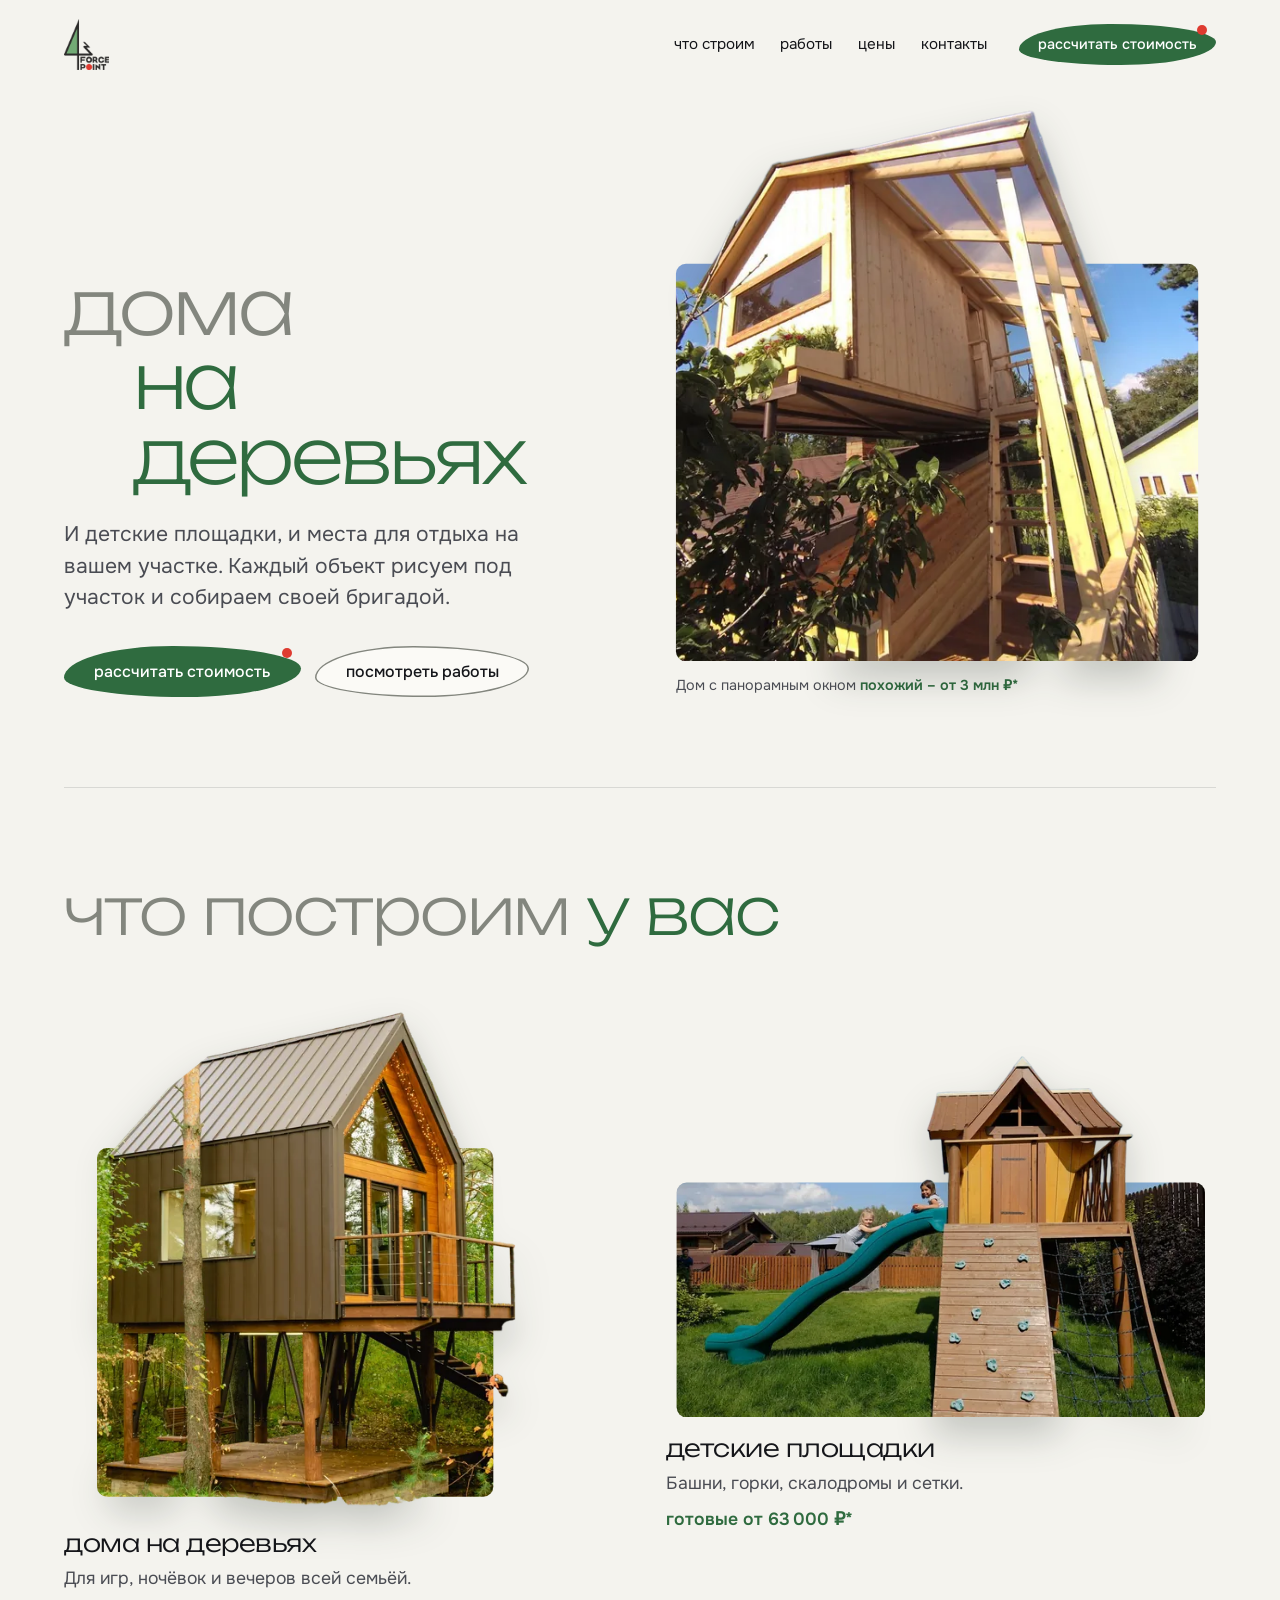
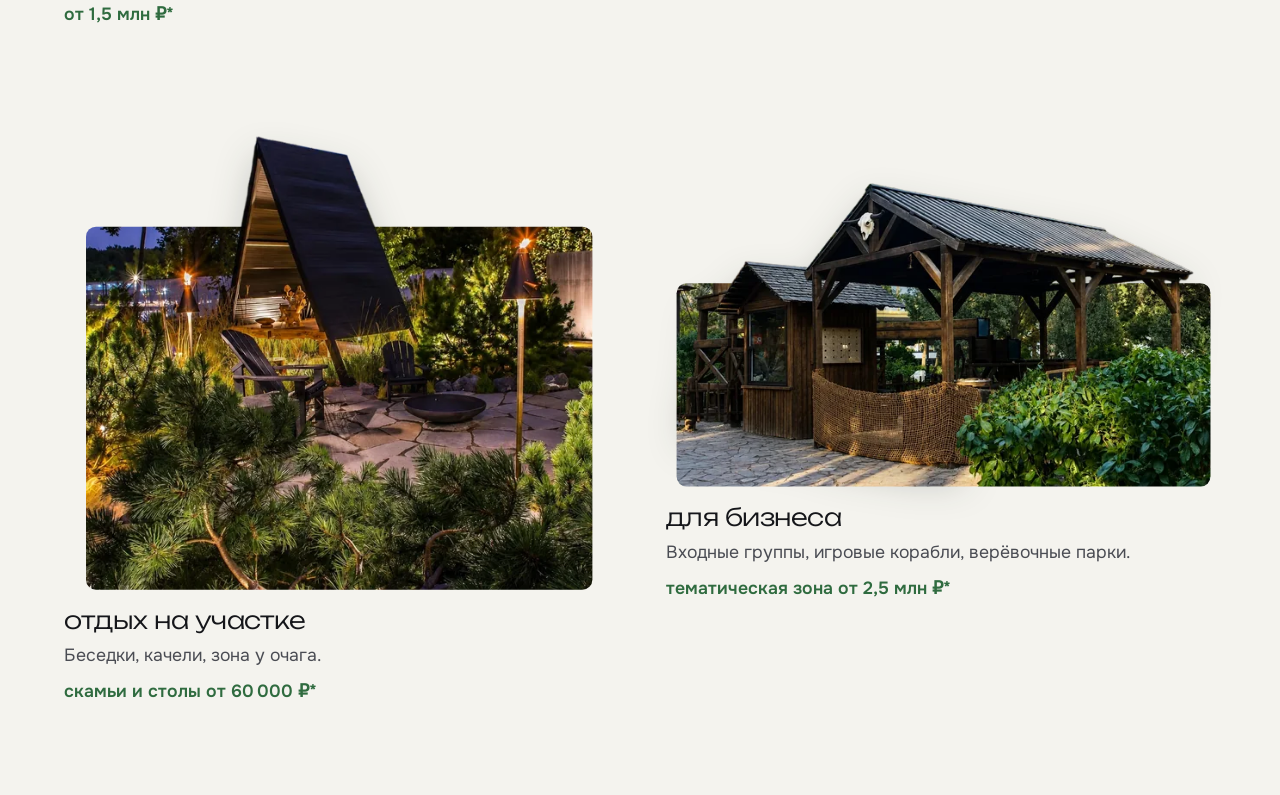
==== v1/index.html @ c222f266 "Четыре варианта подачи: галерея, 3D-витрина, предмет, обложка Co-Authored-By: Claude Opus 5.5 <norep" ====
<!doctype html>
<html lang="ru">
<head>
<meta charset="utf-8">
<meta name="viewport" content="width=device-width, initial-scale=1">
<title>Вариант 1. Галерея – Force Point</title>
<meta name="robots" content="noindex, nofollow">
<link rel="icon" href="../assets/img/favicon.ico?v=ee35d3ab95">
<link rel="preload" href="../fonts/unbounded-cyrillic-wght-normal.woff2" as="font" type="font/woff2" crossorigin>
<link rel="stylesheet" href="../tokens.css?v=929bfe4e19">
<style>
*, *::before, *::after { box-sizing: border-box; }
html { overflow-x: clip; }
body { margin: 0; background: var(--paper); color: var(--ink); font: 400 var(--fs-body)/1.6 var(--font-text); overflow-x: clip; }
img { display: block; max-width: 100%; }
h1, h2, h3, p, figure { margin: 0; font-weight: 400; }
a { color: inherit; text-decoration: none; }
.wrap { max-width: var(--wrap); margin: 0 auto; padding: 0 var(--gutter); }
.head { display: flex; align-items: center; gap: 2rem; padding: 1.2rem var(--gutter); position: relative; z-index: 20; }
.head .brand img { width: 2.8rem; height: auto; }
.head nav { display: flex; gap: 1.6rem; margin-left: auto; font-size: 0.95rem; }
.btn { position: relative; display: inline-flex; align-items: center; justify-content: center; min-height: 3.2rem; padding: 0.9rem 1.9rem; border-radius: var(--blob); background: var(--green); color: #fff; font: 500 1rem/1.2 var(--font-text); transition: box-shadow .2s; }
.btn::after { content: ""; position: absolute; top: .1rem; right: .55rem; width: .62rem; height: .62rem; border-radius: 50%; background: var(--red); }
.btn:active { box-shadow: inset 0 3px 10px rgb(10 26 15 / 50%); }
.btn--light { background: var(--paper-light); color: var(--ink); box-shadow: inset 0 0 0 1.5px var(--ink-soft); }
.btn--light::after { display: none; }
.btn--small { min-height: 2.6rem; padding: .55rem 1.2rem; font-size: .9rem; }
.price { color: var(--green); font-weight: 600; }
/* объект выходит из рамки: кадр режется фигурой, поверх тот же кадр, где оставлен только объект */
.pop { position: relative; aspect-ratio: var(--ar); isolation: isolate; }
.pop-shape { position: absolute; inset: 0; clip-path: var(--shape); }
.pop-shape img, .pop-cut { position: absolute; inset: 0; width: 100%; height: 100%; object-fit: cover; }
.pop-cut { z-index: 2; pointer-events: none; filter: drop-shadow(0 18px 18px rgb(24 36 26 / 22%)); }
@media (max-width: 900px) { .head nav { display: none; } .head .btn { margin-left: auto; } }

/* Галерея: тихая бумага, ровные прямоугольники, объект вылетает над рамкой и заходит на заголовок */
.hero { display: grid; grid-template-columns: minmax(0, 5fr) minmax(0, 6fr); gap: clamp(2rem, 5vw, 6rem); align-items: end; padding-top: clamp(1rem, 3vw, 3rem); }
.hero h1 { font: 250 clamp(2.6rem, 1.4rem + 4.2vw, 5.6rem)/0.98 var(--font-display); letter-spacing: -0.04em; }
.hero h1 span { display: block; color: var(--ink-soft); }
.hero h1 span + span { color: var(--green); padding-left: 0.9em; }
.hero p { margin-top: 1.6rem; max-width: 30rem; color: var(--ink-2); font-size: var(--fs-lead); line-height: 1.5; }
.hero .actions { display: flex; flex-wrap: wrap; gap: .9rem; margin-top: 2rem; }
.hero-pop { --ar: 1 / 1; --shape: inset(33% 3% 0 9% round 10px); margin-top: -10%; }
.hero-note { margin-top: .8rem; padding-left: 9%; color: var(--ink-2); font-size: var(--fs-small); }
.line { height: 1px; background: rgb(21 22 26 / 12%); margin: var(--space) 0 0; }
.build { padding-top: var(--space); }
.build h2 { font: 250 var(--fs-h2)/1 var(--font-display); letter-spacing: -0.03em; color: var(--ink-soft); }
.build h2 b { font-weight: 250; color: var(--green); }
.grid { display: grid; grid-template-columns: repeat(2, minmax(0, 1fr)); gap: clamp(2.5rem, 5vw, 5rem) clamp(1.5rem, 4vw, 4rem); margin-top: var(--space-in); }
.card h3 { margin-top: 1.1rem; font: 300 var(--fs-h3)/1.15 var(--font-display); letter-spacing: -.02em; }
.card p { margin-top: .4rem; color: var(--ink-2); max-width: 30rem; }
.card .price { display: block; margin-top: .5rem; }
.card .pop { transition: transform .6s var(--ease); }
.card:hover .pop { transform: translateY(-6px); }
.c-pine { --ar: 3685 / 3536; --shape: inset(31% 22% 3% 6% round 10px); }
.c-tower { --ar: 3 / 2; --shape: inset(36% 2% 0 2% round 10px); }
.c-lounge { --ar: 1150 / 1039; --shape: inset(27% 4% 0 4% round 10px); }
.c-canopy { --ar: 1444 / 861; --shape: inset(38% 1% 0 2% round 10px); }
.grid .card:nth-child(even) { margin-top: 12%; }
@media (max-width: 860px) {
  .hero { grid-template-columns: 1fr; }
  .hero-pop { margin-top: 0; }
  .grid { grid-template-columns: 1fr; }
  .grid .card:nth-child(even) { margin-top: 0; }
}

</style>
</head>
<body>
<header class="head">
  <a class="brand" href="../" aria-label="Force Point"><img src="../assets/img/logo-dark-240.webp?v=c1f12a60f7" width="240" height="271" alt=""></a>
  <nav aria-label="Основное меню"><a href="#build">что строим</a><a href="#build">работы</a><a href="#build">цены</a><a href="#build">контакты</a></nav>
  <a class="btn btn--small" href="#build">рассчитать стоимость</a>
</header>

<main class="wrap">
  <section class="hero">
    <div>
      <h1><span>дома</span> <span>на деревьях</span></h1>
      <p>И детские площадки, и места для отдыха на вашем участке. Каждый объект рисуем под участок и собираем своей бригадой.</p>
      <div class="actions"><a class="btn" href="#build">рассчитать стоимость</a><a class="btn btn--light" href="#build">посмотреть работы</a></div>
    </div>
    <figure>
      <div class="pop hero-pop">
<div class="pop-shape"><img src="../img/pop/tall-1200.webp?v=ecd16b6f24" srcset="../img/pop/tall-640.webp?v=1d56a792fd 640w, ../img/pop/tall-1200.webp?v=ecd16b6f24 1200w" sizes="(max-width: 860px) 92vw, 640px" width="1200" height="1200" alt="Дом на дереве с панорамным окном и лестницей, вид снизу на фоне неба" fetchpriority="high"></div>
<img class="pop-cut" src="../img/pop/tall-cut-1200.webp?v=58cfedeafc" srcset="../img/pop/tall-cut-640.webp?v=385f4dd05f 640w, ../img/pop/tall-cut-1200.webp?v=58cfedeafc 1200w" sizes="(max-width: 860px) 92vw, 640px" width="1200" height="1200" alt="" aria-hidden="true" fetchpriority="high">

</div>
      <figcaption class="hero-note">Дом с панорамным окном <span class="price">похожий – от 3 млн ₽*</span></figcaption>
    </figure>
  </section>
  <div class="line"></div>
  <section class="build" id="build">
    <h2>что построим <b>у вас</b></h2>
    <div class="grid">
      <a class="card" href="#build"><div class="pop c-pine">
<div class="pop-shape"><img src="../img/pop/pine-1200.webp?v=fd95b093e8" srcset="../img/pop/pine-640.webp?v=942b3dab69 640w, ../img/pop/pine-1200.webp?v=fd95b093e8 1200w" sizes="(max-width: 860px) 92vw, 600px" width="1200" height="1151" alt="Дом на дереве на стальных опорах в сосновом лесу" loading="lazy"></div>
<img class="pop-cut" src="../img/pop/pine-cut-1200.webp?v=dfe029a0f3" srcset="../img/pop/pine-cut-640.webp?v=f5804e5b0f 640w, ../img/pop/pine-cut-1200.webp?v=dfe029a0f3 1200w" sizes="(max-width: 860px) 92vw, 600px" width="1200" height="1151" alt="" aria-hidden="true" loading="lazy">

</div><h3>дома на деревьях</h3><p>Для игр, ночёвок и вечеров всей семьёй.</p><span class="price">от 1,5 млн ₽*</span></a>
      <a class="card" href="#build"><div class="pop c-tower">
<div class="pop-shape"><img src="../img/pop/tower-1200.webp?v=9f5b373edf" srcset="../img/pop/tower-640.webp?v=e5bf7ed9df 640w, ../img/pop/tower-1200.webp?v=9f5b373edf 1200w" sizes="(max-width: 860px) 92vw, 600px" width="1200" height="800" alt="Башня с горкой, скалодромом и сеткой на фоне неба" loading="lazy"></div>
<img class="pop-cut" src="../img/pop/tower-cut-1200.webp?v=272f711679" srcset="../img/pop/tower-cut-640.webp?v=d4db735b10 640w, ../img/pop/tower-cut-1200.webp?v=272f711679 1200w" sizes="(max-width: 860px) 92vw, 600px" width="1200" height="800" alt="" aria-hidden="true" loading="lazy">

</div><h3>детские площадки</h3><p>Башни, горки, скалодромы и сетки.</p><span class="price">готовые от 63 000 ₽*</span></a>
      <a class="card" href="#build"><div class="pop c-lounge">
<div class="pop-shape"><img src="../img/pop/lounge-1200.webp?v=35604b1f19" srcset="../img/pop/lounge-640.webp?v=a756a510f2 640w, ../img/pop/lounge-1200.webp?v=35604b1f19 1200w" sizes="(max-width: 860px) 92vw, 600px" width="1200" height="1084" alt="Вечерняя зона отдыха с навесом-шалашом и очагом" loading="lazy"></div>
<img class="pop-cut" src="../img/pop/lounge-cut-1200.webp?v=0dac699942" srcset="../img/pop/lounge-cut-640.webp?v=8b97aae8d5 640w, ../img/pop/lounge-cut-1200.webp?v=0dac699942 1200w" sizes="(max-width: 860px) 92vw, 600px" width="1200" height="1084" alt="" aria-hidden="true" loading="lazy">

</div><h3>отдых на участке</h3><p>Беседки, качели, зона у очага.</p><span class="price">скамьи и столы от 60 000 ₽*</span></a>
      <a class="card" href="#build"><div class="pop c-canopy">
<div class="pop-shape"><img src="../img/pop/canopy-1200.webp?v=cead79ba4e" srcset="../img/pop/canopy-640.webp?v=a4f1229f09 640w, ../img/pop/canopy-1200.webp?v=cead79ba4e 1200w" sizes="(max-width: 860px) 92vw, 600px" width="1200" height="716" alt="Входная группа парка с деревянным навесом" loading="lazy"></div>
<img class="pop-cut" src="../img/pop/canopy-cut-1200.webp?v=304e7f9250" srcset="../img/pop/canopy-cut-640.webp?v=be86781c4c 640w, ../img/pop/canopy-cut-1200.webp?v=304e7f9250 1200w" sizes="(max-width: 860px) 92vw, 600px" width="1200" height="716" alt="" aria-hidden="true" loading="lazy">

</div><h3>для бизнеса</h3><p>Входные группы, игровые корабли, верёвочные парки.</p><span class="price">тематическая зона от 2,5 млн ₽*</span></a>
    </div>
  </section>
  <div style="height: var(--space)"></div>
</main>


</body>
</html>
---- tokens.css ----
/* Токены направления «Нарисованный участок». Все стили концепта берут значения отсюда. */
@font-face { font-family: "Unbounded"; src: url("fonts/unbounded-cyrillic-wght-normal.woff2") format("woff2"); font-weight: 200 900; font-display: swap; unicode-range: U+0301, U+0400-045F, U+0490-0491, U+04B0-04B1, U+2116; }
@font-face { font-family: "Unbounded"; src: url("fonts/unbounded-latin-wght-normal.woff2") format("woff2"); font-weight: 200 900; font-display: swap; unicode-range: U+0000-00FF, U+0131, U+0152-0153, U+02BB-02BC, U+02C6, U+02DA, U+02DC, U+2000-206F, U+20AC, U+2122, U+2212; }
@font-face { font-family: "Onest"; src: url("fonts/onest-cyrillic-wght-normal.woff2") format("woff2"); font-weight: 100 900; font-display: swap; unicode-range: U+0301, U+0400-045F, U+0490-0491, U+04B0-04B1, U+2116; }
@font-face { font-family: "Onest"; src: url("fonts/onest-latin-wght-normal.woff2") format("woff2"); font-weight: 100 900; font-display: swap; unicode-range: U+0000-00FF, U+0131, U+0152-0153, U+02BB-02BC, U+02C6, U+02DA, U+02DC, U+2000-206F, U+20AC, U+2122, U+2212; }

:root {
  --paper: #f4f3ee;
  --paper-light: #fbfaf6;
  --ink: #15161a;
  --ink-2: #4a4c53;
  --ink-soft: #83867e;
  --green: #2f6b3f;
  --green-hover: #24522f;
  --green-pale: #e4ece3;
  --green-pale-strong: #d9e6d8;
  --white: #fff;
  --leaf: #72ab75;
  --leaf-light: #a9d0ab;
  --red: #de3b30;

  --font-display: "Unbounded", "Segoe UI", sans-serif;
  --font-text: "Onest", "Segoe UI", sans-serif;

  --fs-giant: clamp(4.2rem, min(1rem + 15vw, 26vh), 17rem);
  --fs-h2: clamp(2.2rem, 1.2rem + 3.6vw, 4.6rem);
  --fs-h3: clamp(1.25rem, 1.1rem + 0.5vw, 1.6rem);
  --fs-lead: clamp(1.1rem, 1rem + 0.4vw, 1.35rem);
  --fs-body: clamp(1rem, 0.96rem + 0.2vw, 1.1rem);
  --fs-small: 0.9rem;

  --wrap: 1320px;
  --gutter: clamp(1rem, 5vw, 4.5rem);
  --space: clamp(3.5rem, 2rem + 4.5vw, 6.5rem);   /* между секциями, одно на всю страницу */
  --space-in: clamp(1.5rem, 1rem + 2vw, 3rem);    /* от заголовка до содержимого и между рядами */
  --wave-h: clamp(32px, 4.5vw, 72px);

  --line: 1.6px;
  --blob: 46% 54% 49% 51% / 62% 44% 56% 38%;
  --corner: 8px;
  --corner-big: clamp(36px, 5vw, 70px);
  --soft-radius: 22px;
  --ease: cubic-bezier(0.22, 0.61, 0.36, 1);
  --soft: 0.6s var(--ease);
}
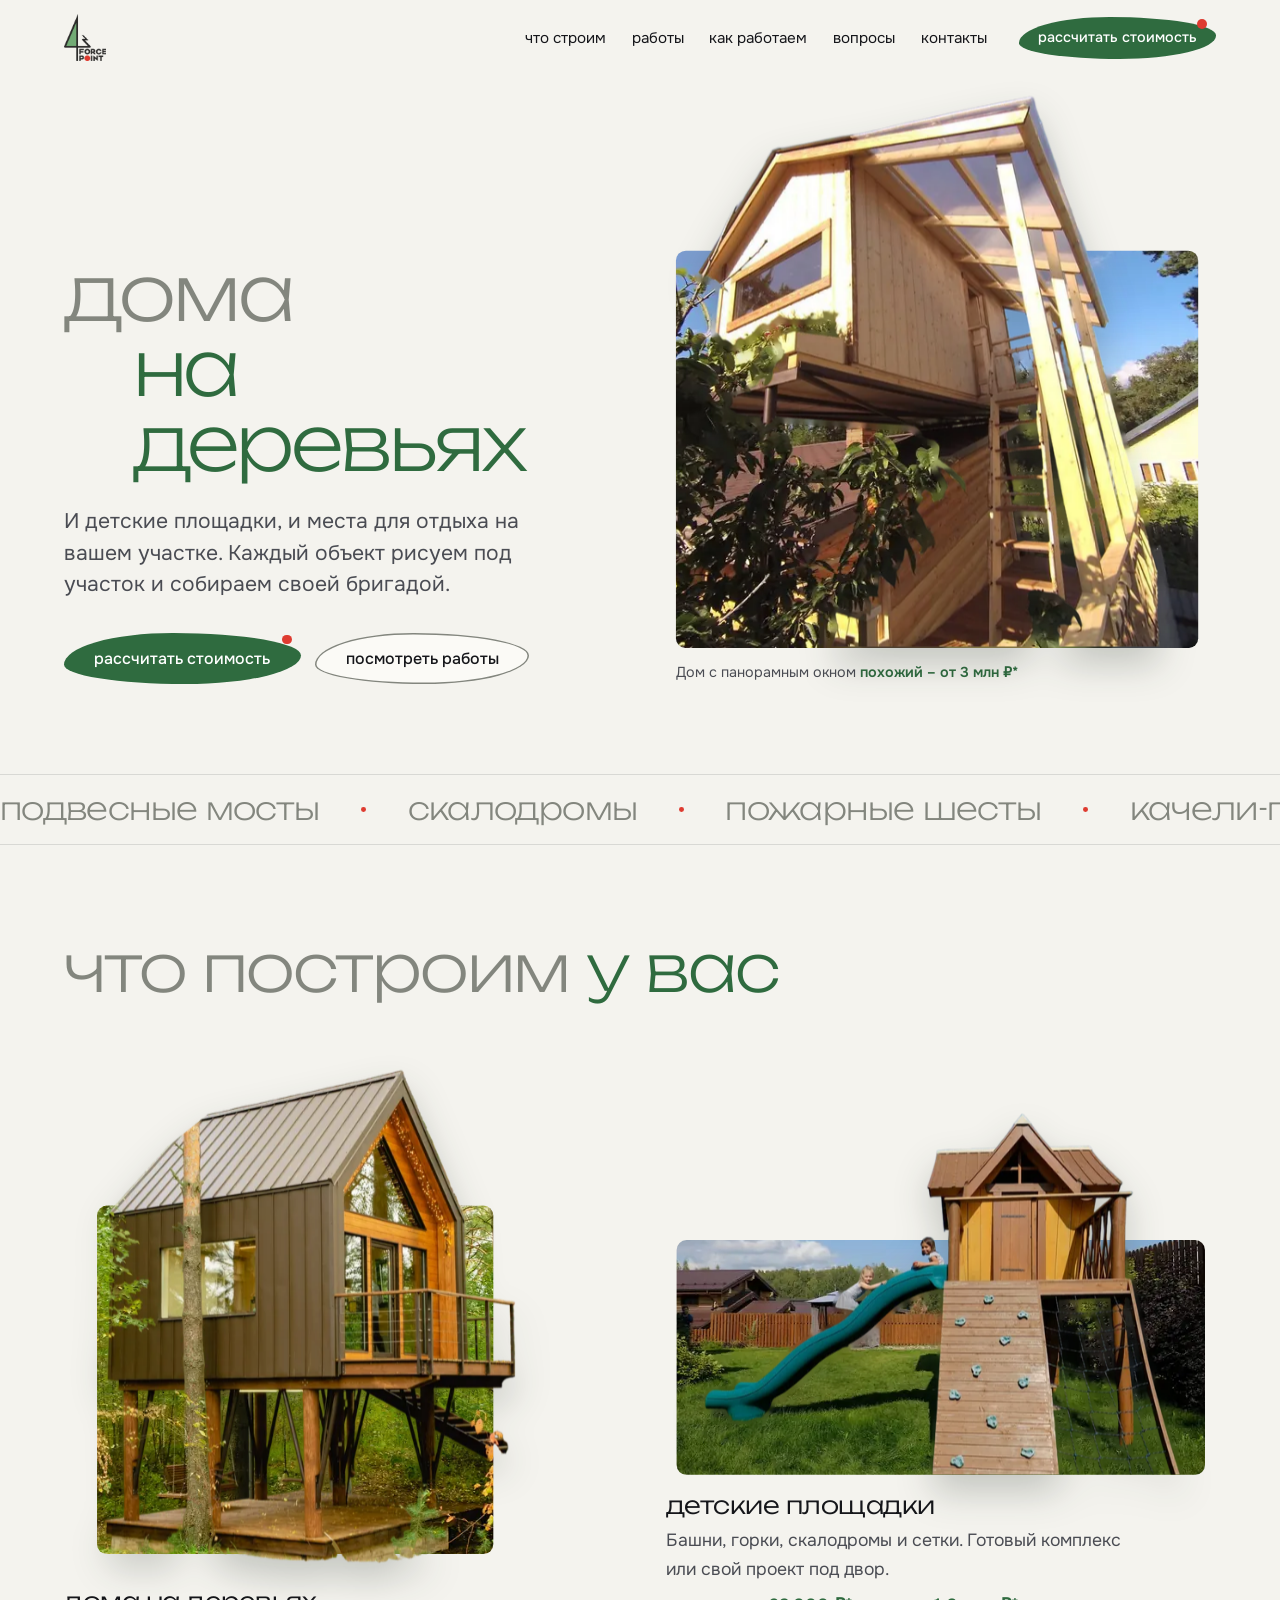
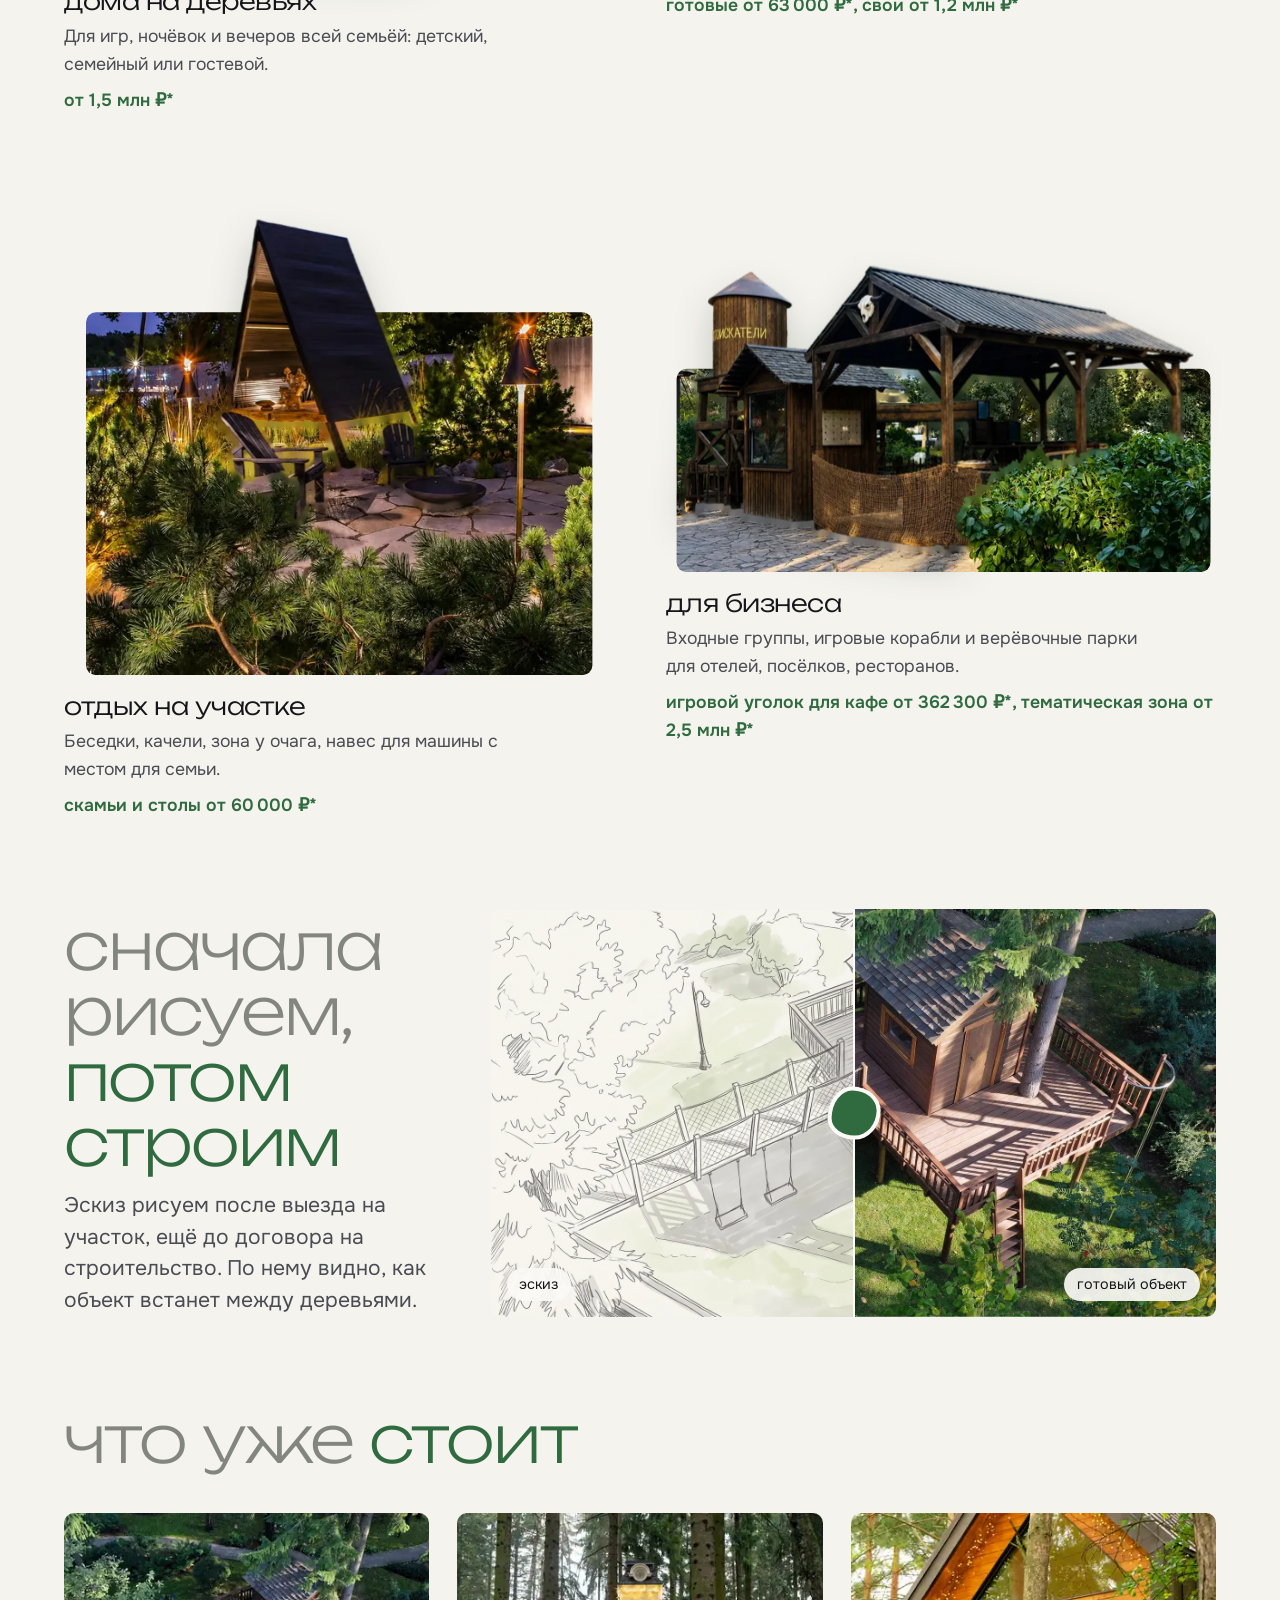
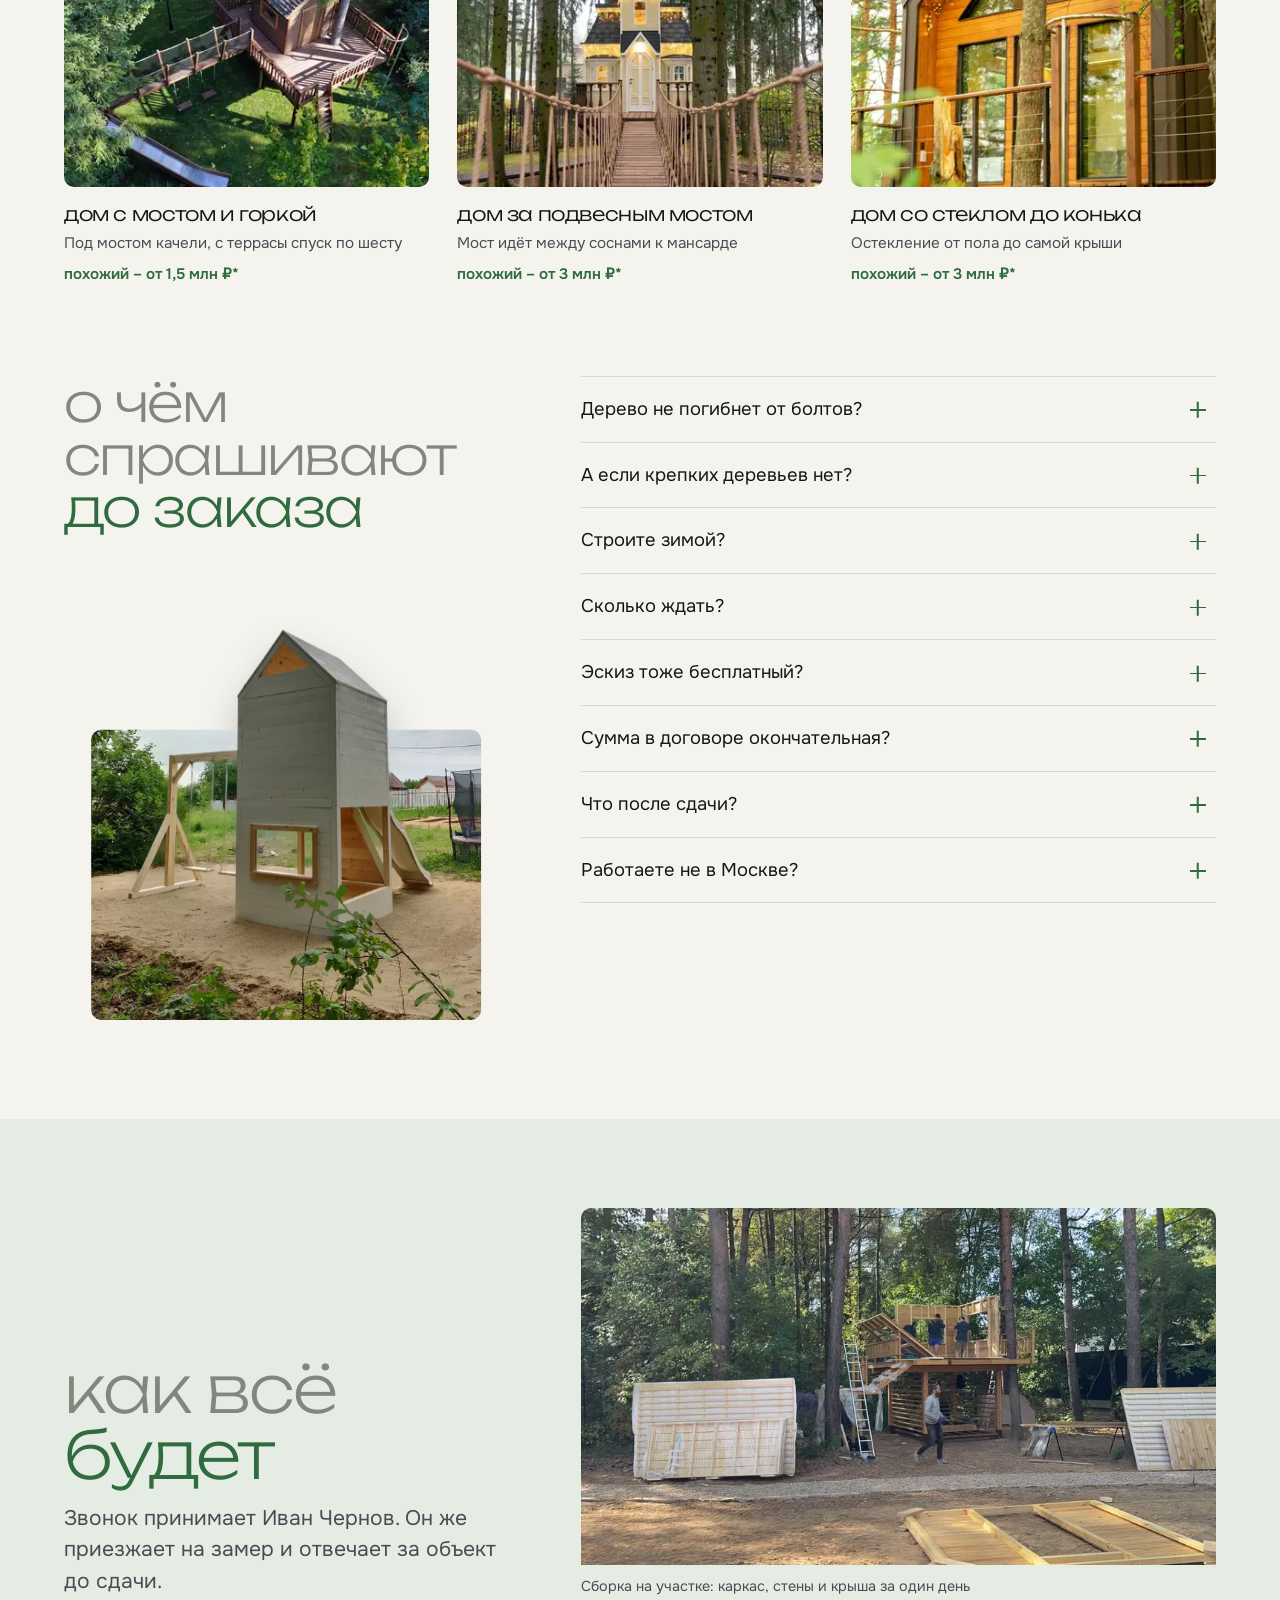
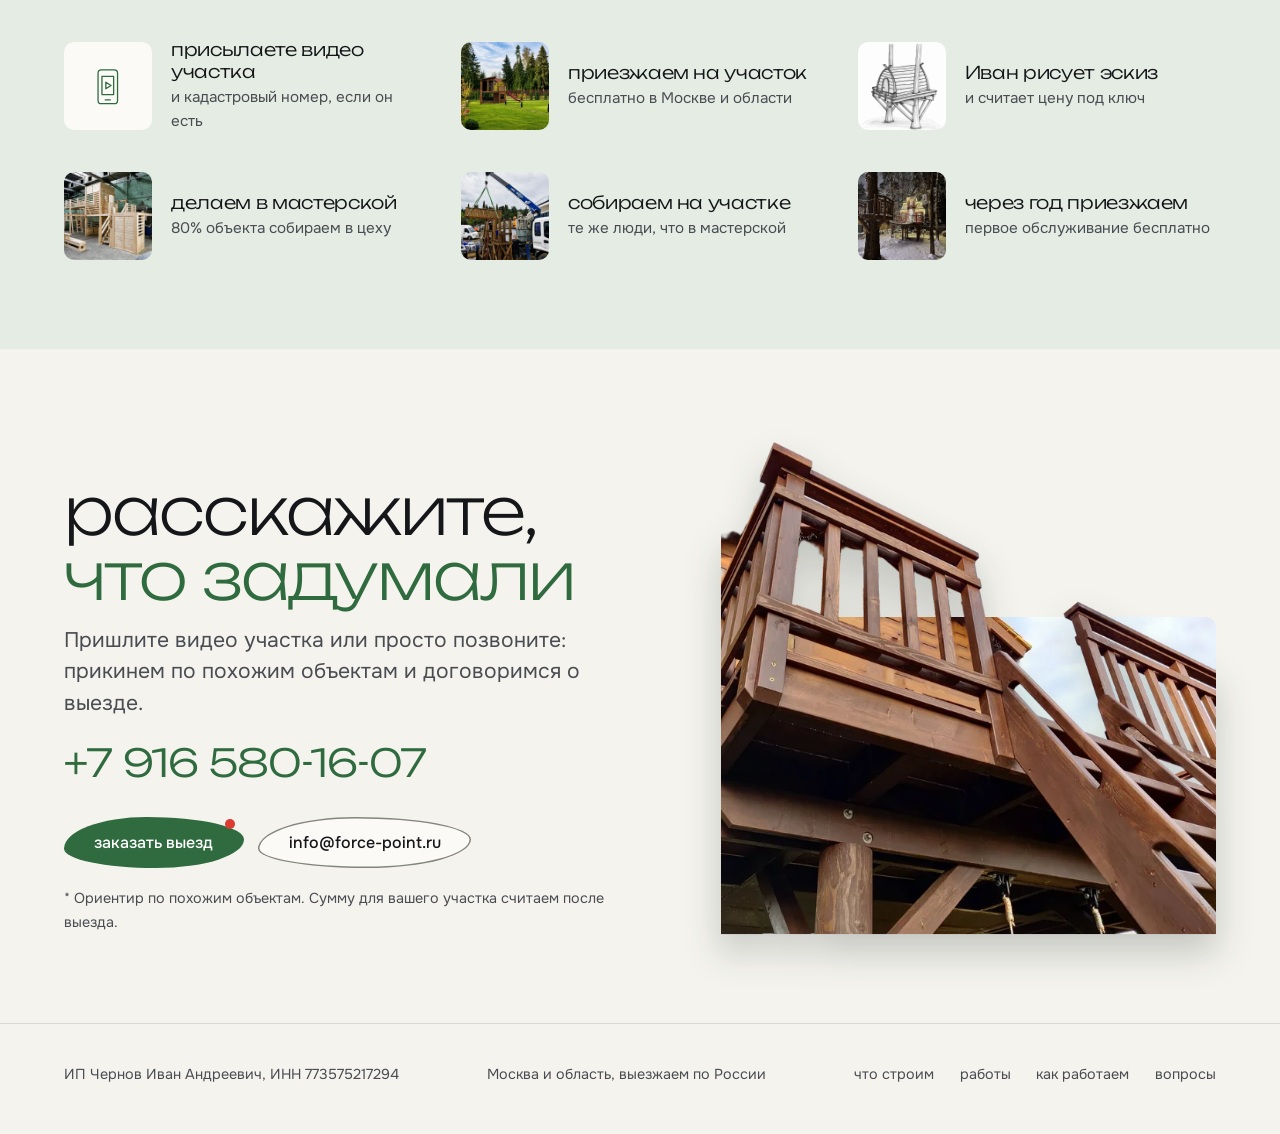
==== commit 23458259: "Главная целиком в стиле «Галерея»: меню, работы, вопросы, путь, контакты Co-Authored-By: Claude Opus" ====
--- a/v1/index.html
+++ b/v1/index.html
@@ -3,7 +3,7 @@
 <head>
 <meta charset="utf-8">
 <meta name="viewport" content="width=device-width, initial-scale=1">
-<title>Вариант 1. Галерея – Force Point</title>
+<title>Дома на деревьях и детские площадки – Force Point</title>
 <meta name="robots" content="noindex, nofollow">
 <link rel="icon" href="../assets/img/favicon.ico?v=ee35d3ab95">
 <link rel="preload" href="../fonts/unbounded-cyrillic-wght-normal.woff2" as="font" type="font/woff2" crossorigin>
@@ -33,91 +33,258 @@
 .pop-cut { z-index: 2; pointer-events: none; filter: drop-shadow(0 18px 18px rgb(24 36 26 / 22%)); }
 @media (max-width: 900px) { .head nav { display: none; } .head .btn { margin-left: auto; } }
 
-/* Галерея: тихая бумага, ровные прямоугольники, объект вылетает над рамкой и заходит на заголовок */
-.hero { display: grid; grid-template-columns: minmax(0, 5fr) minmax(0, 6fr); gap: clamp(2rem, 5vw, 6rem); align-items: end; padding-top: clamp(1rem, 3vw, 3rem); }
-.hero h1 { font: 250 clamp(2.6rem, 1.4rem + 4.2vw, 5.6rem)/0.98 var(--font-display); letter-spacing: -0.04em; }
-.hero h1 span { display: block; color: var(--ink-soft); }
-.hero h1 span + span { color: var(--green); padding-left: 0.9em; }
-.hero p { margin-top: 1.6rem; max-width: 30rem; color: var(--ink-2); font-size: var(--fs-lead); line-height: 1.5; }
-.hero .actions { display: flex; flex-wrap: wrap; gap: .9rem; margin-top: 2rem; }
-.hero-pop { --ar: 1 / 1; --shape: inset(33% 3% 0 9% round 10px); margin-top: -10%; }
-.hero-note { margin-top: .8rem; padding-left: 9%; color: var(--ink-2); font-size: var(--fs-small); }
-.line { height: 1px; background: rgb(21 22 26 / 12%); margin: var(--space) 0 0; }
-.build { padding-top: var(--space); }
-.build h2 { font: 250 var(--fs-h2)/1 var(--font-display); letter-spacing: -0.03em; color: var(--ink-soft); }
-.build h2 b { font-weight: 250; color: var(--green); }
-.grid { display: grid; grid-template-columns: repeat(2, minmax(0, 1fr)); gap: clamp(2.5rem, 5vw, 5rem) clamp(1.5rem, 4vw, 4rem); margin-top: var(--space-in); }
-.card h3 { margin-top: 1.1rem; font: 300 var(--fs-h3)/1.15 var(--font-display); letter-spacing: -.02em; }
-.card p { margin-top: .4rem; color: var(--ink-2); max-width: 30rem; }
-.card .price { display: block; margin-top: .5rem; }
-.card .pop { transition: transform .6s var(--ease); }
-.card:hover .pop { transform: translateY(-6px); }
-.c-pine { --ar: 3685 / 3536; --shape: inset(31% 22% 3% 6% round 10px); }
-.c-tower { --ar: 3 / 2; --shape: inset(36% 2% 0 2% round 10px); }
-.c-lounge { --ar: 1150 / 1039; --shape: inset(27% 4% 0 4% round 10px); }
-.c-canopy { --ar: 1444 / 861; --shape: inset(38% 1% 0 2% round 10px); }
-.grid .card:nth-child(even) { margin-top: 12%; }
-@media (max-width: 860px) {
-  .hero { grid-template-columns: 1fr; }
-  .hero-pop { margin-top: 0; }
-  .grid { grid-template-columns: 1fr; }
-  .grid .card:nth-child(even) { margin-top: 0; }
-}
-
 </style>
+
+<link rel="stylesheet" href="../assets/vendor/swiper/swiper-bundle.min.css?v=fc51f21167">
+<link rel="stylesheet" href="../gallery.css?v=69ee7d34c6">
+
 </head>
 <body>
+
 <header class="head">
-  <a class="brand" href="../" aria-label="Force Point"><img src="../assets/img/logo-dark-240.webp?v=c1f12a60f7" width="240" height="271" alt=""></a>
-  <nav aria-label="Основное меню"><a href="#build">что строим</a><a href="#build">работы</a><a href="#build">цены</a><a href="#build">контакты</a></nav>
-  <a class="btn btn--small" href="#build">рассчитать стоимость</a>
+  <a class="brand" href="./" aria-label="Force Point"><img src="../assets/img/logo-dark-240.webp?v=c1f12a60f7" width="240" height="271" alt=""></a>
+  <nav aria-label="Основное меню">
+    <a href="#build">что строим</a><a href="#works">работы</a><a href="#path">как работаем</a><a href="#faq">вопросы</a><a href="#order">контакты</a>
+  </nav>
+  <a class="btn btn--small" href="#order">рассчитать стоимость</a>
+  <button class="burger" type="button" aria-label="Меню" aria-expanded="false" aria-controls="menu"><span></span><span></span></button>
 </header>
-
-<main class="wrap">
-  <section class="hero">
+<div class="menu" id="menu">
+  <nav aria-label="Меню">
+    <a href="#build">что строим</a><a href="#works">работы</a><a href="#path">как работаем</a><a href="#faq">вопросы</a><a href="#order">контакты</a>
+  </nav>
+  <a class="phone" href="tel:+79165801607">+7 916 580-16-07</a>
+  <a class="btn" href="#order">рассчитать стоимость</a>
+</div>
+
+
+<main>
+  <section class="wrap hero">
     <div>
       <h1><span>дома</span> <span>на деревьях</span></h1>
       <p>И детские площадки, и места для отдыха на вашем участке. Каждый объект рисуем под участок и собираем своей бригадой.</p>
-      <div class="actions"><a class="btn" href="#build">рассчитать стоимость</a><a class="btn btn--light" href="#build">посмотреть работы</a></div>
+      <div class="actions"><a class="btn" href="#order">рассчитать стоимость</a><a class="btn btn--light" href="#works">посмотреть работы</a></div>
     </div>
     <figure>
-      <div class="pop hero-pop">
-<div class="pop-shape"><img src="../img/pop/tall-1200.webp?v=ecd16b6f24" srcset="../img/pop/tall-640.webp?v=1d56a792fd 640w, ../img/pop/tall-1200.webp?v=ecd16b6f24 1200w" sizes="(max-width: 860px) 92vw, 640px" width="1200" height="1200" alt="Дом на дереве с панорамным окном и лестницей, вид снизу на фоне неба" fetchpriority="high"></div>
+      <div class="pop hero-pop" data-lift>
+<div class="pop-shape"><img src="../img/pop/tall-plate-1200.webp?v=9c66aa009f" srcset="../img/pop/tall-plate-640.webp?v=70918357fa 640w, ../img/pop/tall-plate-1200.webp?v=9c66aa009f 1200w" sizes="(max-width: 860px) 92vw, 640px" width="1200" height="1200" alt="Дом на дереве с панорамным окном и лестницей, вид снизу на фоне неба" fetchpriority="high"></div>
 <img class="pop-cut" src="../img/pop/tall-cut-1200.webp?v=58cfedeafc" srcset="../img/pop/tall-cut-640.webp?v=385f4dd05f 640w, ../img/pop/tall-cut-1200.webp?v=58cfedeafc 1200w" sizes="(max-width: 860px) 92vw, 640px" width="1200" height="1200" alt="" aria-hidden="true" fetchpriority="high">
 
 </div>
       <figcaption class="hero-note">Дом с панорамным окном <span class="price">похожий – от 3 млн ₽*</span></figcaption>
     </figure>
   </section>
-  <div class="line"></div>
-  <section class="build" id="build">
-    <h2>что построим <b>у вас</b></h2>
+
+  <div class="line" aria-hidden="true">
+    <div class="line-track"><span>подвесные мосты</span><span>скалодромы</span><span>пожарные шесты</span><span>качели-гнёзда</span><span>песочницы со скамьями</span><span>беседки</span><span>зоны у очага</span><span>гаражи с местом для семьи</span><span>вольеры</span><span>входные группы</span><span>игровые корабли</span><span>подвесные мосты</span><span>скалодромы</span><span>пожарные шесты</span><span>качели-гнёзда</span><span>песочницы со скамьями</span><span>беседки</span><span>зоны у очага</span><span>гаражи с местом для семьи</span><span>вольеры</span><span>входные группы</span><span>игровые корабли</span></div>
+  </div>
+
+  <section class="wrap section" id="build">
+    <h2 class="title">что построим <b>у вас</b></h2>
     <div class="grid">
-      <a class="card" href="#build"><div class="pop c-pine">
-<div class="pop-shape"><img src="../img/pop/pine-1200.webp?v=fd95b093e8" srcset="../img/pop/pine-640.webp?v=942b3dab69 640w, ../img/pop/pine-1200.webp?v=fd95b093e8 1200w" sizes="(max-width: 860px) 92vw, 600px" width="1200" height="1151" alt="Дом на дереве на стальных опорах в сосновом лесу" loading="lazy"></div>
-<img class="pop-cut" src="../img/pop/pine-cut-1200.webp?v=dfe029a0f3" srcset="../img/pop/pine-cut-640.webp?v=f5804e5b0f 640w, ../img/pop/pine-cut-1200.webp?v=dfe029a0f3 1200w" sizes="(max-width: 860px) 92vw, 600px" width="1200" height="1151" alt="" aria-hidden="true" loading="lazy">
-
-</div><h3>дома на деревьях</h3><p>Для игр, ночёвок и вечеров всей семьёй.</p><span class="price">от 1,5 млн ₽*</span></a>
-      <a class="card" href="#build"><div class="pop c-tower">
-<div class="pop-shape"><img src="../img/pop/tower-1200.webp?v=9f5b373edf" srcset="../img/pop/tower-640.webp?v=e5bf7ed9df 640w, ../img/pop/tower-1200.webp?v=9f5b373edf 1200w" sizes="(max-width: 860px) 92vw, 600px" width="1200" height="800" alt="Башня с горкой, скалодромом и сеткой на фоне неба" loading="lazy"></div>
-<img class="pop-cut" src="../img/pop/tower-cut-1200.webp?v=272f711679" srcset="../img/pop/tower-cut-640.webp?v=d4db735b10 640w, ../img/pop/tower-cut-1200.webp?v=272f711679 1200w" sizes="(max-width: 860px) 92vw, 600px" width="1200" height="800" alt="" aria-hidden="true" loading="lazy">
-
-</div><h3>детские площадки</h3><p>Башни, горки, скалодромы и сетки.</p><span class="price">готовые от 63 000 ₽*</span></a>
-      <a class="card" href="#build"><div class="pop c-lounge">
-<div class="pop-shape"><img src="../img/pop/lounge-1200.webp?v=35604b1f19" srcset="../img/pop/lounge-640.webp?v=a756a510f2 640w, ../img/pop/lounge-1200.webp?v=35604b1f19 1200w" sizes="(max-width: 860px) 92vw, 600px" width="1200" height="1084" alt="Вечерняя зона отдыха с навесом-шалашом и очагом" loading="lazy"></div>
-<img class="pop-cut" src="../img/pop/lounge-cut-1200.webp?v=0dac699942" srcset="../img/pop/lounge-cut-640.webp?v=8b97aae8d5 640w, ../img/pop/lounge-cut-1200.webp?v=0dac699942 1200w" sizes="(max-width: 860px) 92vw, 600px" width="1200" height="1084" alt="" aria-hidden="true" loading="lazy">
-
-</div><h3>отдых на участке</h3><p>Беседки, качели, зона у очага.</p><span class="price">скамьи и столы от 60 000 ₽*</span></a>
-      <a class="card" href="#build"><div class="pop c-canopy">
-<div class="pop-shape"><img src="../img/pop/canopy-1200.webp?v=cead79ba4e" srcset="../img/pop/canopy-640.webp?v=a4f1229f09 640w, ../img/pop/canopy-1200.webp?v=cead79ba4e 1200w" sizes="(max-width: 860px) 92vw, 600px" width="1200" height="716" alt="Входная группа парка с деревянным навесом" loading="lazy"></div>
-<img class="pop-cut" src="../img/pop/canopy-cut-1200.webp?v=304e7f9250" srcset="../img/pop/canopy-cut-640.webp?v=be86781c4c 640w, ../img/pop/canopy-cut-1200.webp?v=304e7f9250 1200w" sizes="(max-width: 860px) 92vw, 600px" width="1200" height="716" alt="" aria-hidden="true" loading="lazy">
-
-</div><h3>для бизнеса</h3><p>Входные группы, игровые корабли, верёвочные парки.</p><span class="price">тематическая зона от 2,5 млн ₽*</span></a>
-    </div>
-  </section>
-  <div style="height: var(--space)"></div>
+      <a class="card" href="#works"><div class="pop c-pine" data-lift>
+<div class="pop-shape"><img src="../img/pop/pine-plate-1200.webp?v=b227804903" srcset="../img/pop/pine-plate-640.webp?v=ed4f03df9e 640w, ../img/pop/pine-plate-1200.webp?v=b227804903 1200w" sizes="(max-width: 640px) 92vw, 600px" width="1200" height="1151" alt="Дом на дереве на стальных опорах с террасой и лестницей в сосновом лесу" loading="lazy"></div>
+<img class="pop-cut" src="../img/pop/pine-cut-1200.webp?v=dfe029a0f3" srcset="../img/pop/pine-cut-640.webp?v=f5804e5b0f 640w, ../img/pop/pine-cut-1200.webp?v=dfe029a0f3 1200w" sizes="(max-width: 640px) 92vw, 600px" width="1200" height="1151" alt="" aria-hidden="true" loading="lazy">
+
+</div><h3>дома на деревьях</h3><p>Для игр, ночёвок и вечеров всей семьёй: детский, семейный или гостевой.</p><span class="price">от 1,5 млн ₽*</span></a>
+      <a class="card" href="#works"><div class="pop c-tower" data-lift>
+<div class="pop-shape"><img src="../img/pop/tower-plate-1200.webp?v=e1f5e647fe" srcset="../img/pop/tower-plate-640.webp?v=f2928c6d18 640w, ../img/pop/tower-plate-1200.webp?v=e1f5e647fe 1200w" sizes="(max-width: 640px) 92vw, 600px" width="1200" height="800" alt="Башня с горкой, скалодромом и сеткой на фоне неба" loading="lazy"></div>
+<img class="pop-cut" src="../img/pop/tower-cut-1200.webp?v=272f711679" srcset="../img/pop/tower-cut-640.webp?v=d4db735b10 640w, ../img/pop/tower-cut-1200.webp?v=272f711679 1200w" sizes="(max-width: 640px) 92vw, 600px" width="1200" height="800" alt="" aria-hidden="true" loading="lazy">
+
+</div><h3>детские площадки</h3><p>Башни, горки, скалодромы и сетки. Готовый комплекс или свой проект под двор.</p><span class="price">готовые от 63 000 ₽*, свои от 1,2 млн ₽*</span></a>
+      <a class="card" href="#works"><div class="pop c-lounge" data-lift>
+<div class="pop-shape"><img src="../img/pop/lounge-plate-1200.webp?v=b19acb418e" srcset="../img/pop/lounge-plate-640.webp?v=e342bce516 640w, ../img/pop/lounge-plate-1200.webp?v=b19acb418e 1200w" sizes="(max-width: 640px) 92vw, 600px" width="1200" height="1084" alt="Вечерняя зона отдыха с навесом-шалашом, креслами и очагом" loading="lazy"></div>
+<img class="pop-cut" src="../img/pop/lounge-cut-1200.webp?v=0dac699942" srcset="../img/pop/lounge-cut-640.webp?v=8b97aae8d5 640w, ../img/pop/lounge-cut-1200.webp?v=0dac699942 1200w" sizes="(max-width: 640px) 92vw, 600px" width="1200" height="1084" alt="" aria-hidden="true" loading="lazy">
+
+</div><h3>отдых на участке</h3><p>Беседки, качели, зона у очага, навес для машины с местом для семьи.</p><span class="price">скамьи и столы от 60 000 ₽*</span></a>
+      <a class="card" href="#works"><div class="pop c-canopy" data-lift>
+<div class="pop-shape"><img src="../img/pop/canopy-plate-1200.webp?v=c277a90925" srcset="../img/pop/canopy-plate-640.webp?v=51bd21ce42 640w, ../img/pop/canopy-plate-1200.webp?v=c277a90925 1200w" sizes="(max-width: 640px) 92vw, 600px" width="1200" height="716" alt="Входная группа парка: деревянный навес, водонапорная башня и ограда из каната" loading="lazy"></div>
+<img class="pop-cut" src="../img/pop/canopy-cut-1200.webp?v=542660ccea" srcset="../img/pop/canopy-cut-640.webp?v=06d01d6c94 640w, ../img/pop/canopy-cut-1200.webp?v=542660ccea 1200w" sizes="(max-width: 640px) 92vw, 600px" width="1200" height="716" alt="" aria-hidden="true" loading="lazy">
+
+</div><h3>для бизнеса</h3><p>Входные группы, игровые корабли и верёвочные парки для отелей, посёлков, ресторанов.</p><span class="price">игровой уголок для кафе от 362 300 ₽*, тематическая зона от 2,5 млн ₽*</span></a>
+    </div>
+  </section>
+
+  <section class="wrap section sketch">
+    <div>
+      <h2 class="title">сначала рисуем, <b>потом строим</b></h2>
+      <p class="lead">Эскиз рисуем после выезда на участок, ещё до договора на строительство. По нему видно, как объект встанет между деревьями.</p>
+    </div>
+    <div class="compare">
+      <img src="../img/compare-sketch.webp?v=7c0fb1abaa" width="1600" height="900" alt="Эскиз дома на дереве с подвесным мостом, качелями и лестницей" loading="lazy">
+      <div class="compare-photo"><img src="../img/compare-photo.webp?v=628adcccfe" width="1600" height="900" alt="Готовый дом на дереве с подвесным мостом, качелями и лестницей, вид сверху" loading="lazy"></div>
+      <span class="compare-label compare-label--left">эскиз</span>
+      <span class="compare-label compare-label--right">готовый объект</span>
+      <input class="compare-range" type="range" min="0" max="100" value="50" aria-label="Сравнить эскиз и готовый объект">
+      <span class="compare-handle" aria-hidden="true"></span>
+    </div>
+  </section>
+
+  <section class="wrap section" id="works">
+    <div class="works-head"><h2 class="title">что уже <b>стоит</b></h2></div>
+    
+    <div class="ribbon">
+      <div class="swiper"><div class="swiper-wrapper">
+        
+        <article class="swiper-slide work">
+          <div class="work-photo"><picture class=""><source type="image/webp" srcset="../media/treehouse-aerial-bridge-photo-400.webp?v=6bc2d431eb 400w, ../media/treehouse-aerial-bridge-photo-640.webp?v=dd4ed55a1a 640w, ../media/treehouse-aerial-bridge-photo-1040.webp?v=4059f0c45e 1040w, ../media/treehouse-aerial-bridge-photo-1440.webp?v=79b7516b16 1440w" sizes="(max-width: 640px) 92vw, (max-width: 1024px) 46vw, 400px"><img src="../media/treehouse-aerial-bridge-photo-1440.jpg?v=f886930500" srcset="../media/treehouse-aerial-bridge-photo-400.jpg?v=2b773473aa 400w, ../media/treehouse-aerial-bridge-photo-640.jpg?v=0a26b4a49d 640w, ../media/treehouse-aerial-bridge-photo-1040.jpg?v=4ec1fe2b7a 1040w, ../media/treehouse-aerial-bridge-photo-1440.jpg?v=f886930500 1440w" sizes="(max-width: 640px) 92vw, (max-width: 1024px) 46vw, 400px" width="1440" height="1080" alt="Вид сверху на дом на дереве с террасой, подвесным мостом, качелями и горкой" loading="lazy" decoding="async"></picture></div>
+          <h3>дом с мостом и горкой</h3>
+          <p>Под мостом качели, с террасы спуск по шесту</p>
+          <span class="price">похожий – от 1,5 млн ₽*</span>
+        </article>
+        
+        <article class="swiper-slide work">
+          <div class="work-photo"><picture class=""><source type="image/webp" srcset="../media/treehouse-rope-bridge-photo-400.webp?v=8290dca514 400w, ../media/treehouse-rope-bridge-photo-640.webp?v=a1b5d60215 640w, ../media/treehouse-rope-bridge-photo-1040.webp?v=e4dfe15c56 1040w, ../media/treehouse-rope-bridge-photo-1440.webp?v=17ed5c8c1c 1440w" sizes="(max-width: 640px) 92vw, (max-width: 1024px) 46vw, 400px"><img src="../media/treehouse-rope-bridge-photo-1440.jpg?v=fd3db1ac92" srcset="../media/treehouse-rope-bridge-photo-400.jpg?v=e15e7bd362 400w, ../media/treehouse-rope-bridge-photo-640.jpg?v=6808625550 640w, ../media/treehouse-rope-bridge-photo-1040.jpg?v=f145838a31 1040w, ../media/treehouse-rope-bridge-photo-1440.jpg?v=fd3db1ac92 1440w" sizes="(max-width: 640px) 92vw, (max-width: 1024px) 46vw, 400px" width="1440" height="1080" alt="Верёвочный мост, который ведёт к светлому дому на дереве в сосновом лесу" loading="lazy" decoding="async"></picture></div>
+          <h3>дом за подвесным мостом</h3>
+          <p>Мост идёт между соснами к мансарде</p>
+          <span class="price">похожий – от 3 млн ₽*</span>
+        </article>
+        
+        <article class="swiper-slide work">
+          <div class="work-photo"><picture class=""><source type="image/webp" srcset="../media/treehouse-glass-facade-photo-400.webp?v=afebae0e97 400w, ../media/treehouse-glass-facade-photo-640.webp?v=7eb2a682e7 640w, ../media/treehouse-glass-facade-photo-1040.webp?v=231516ab51 1040w, ../media/treehouse-glass-facade-photo-1440.webp?v=cb8a4ddcd5 1440w" sizes="(max-width: 640px) 92vw, (max-width: 1024px) 46vw, 400px"><img src="../media/treehouse-glass-facade-photo-1440.jpg?v=e43c7f4366" srcset="../media/treehouse-glass-facade-photo-400.jpg?v=5e5171f8b6 400w, ../media/treehouse-glass-facade-photo-640.jpg?v=f4a2cd9cd5 640w, ../media/treehouse-glass-facade-photo-1040.jpg?v=2d2a5edcd0 1040w, ../media/treehouse-glass-facade-photo-1440.jpg?v=e43c7f4366 1440w" sizes="(max-width: 640px) 92vw, (max-width: 1024px) 46vw, 400px" width="1440" height="1080" alt="Фасад дома на дереве с витражным остеклением от пола до конька" loading="lazy" decoding="async"></picture></div>
+          <h3>дом со стеклом до конька</h3>
+          <p>Остекление от пола до самой крыши</p>
+          <span class="price">похожий – от 3 млн ₽*</span>
+        </article>
+        
+        <article class="swiper-slide work">
+          <div class="work-photo"><picture class=""><source type="image/webp" srcset="../media/treehouse-interior-kitchen-photo-400.webp?v=812917f1de 400w, ../media/treehouse-interior-kitchen-photo-640.webp?v=5ee68cf496 640w, ../media/treehouse-interior-kitchen-photo-1040.webp?v=7f792c9aa9 1040w" sizes="(max-width: 640px) 92vw, (max-width: 1024px) 46vw, 400px"><img src="../media/treehouse-interior-kitchen-photo-1040.jpg?v=c161019654" srcset="../media/treehouse-interior-kitchen-photo-400.jpg?v=e3adbbb506 400w, ../media/treehouse-interior-kitchen-photo-640.jpg?v=1b96a8bc0f 640w, ../media/treehouse-interior-kitchen-photo-1040.jpg?v=c161019654 1040w" sizes="(max-width: 640px) 92vw, (max-width: 1024px) 46vw, 400px" width="1040" height="780" alt="Интерьер дома на дереве: небольшая кухня, стол у окна и деревянная отделка" loading="lazy" decoding="async"></picture></div>
+          <h3>дом, где можно жить</h3>
+          <p>Кухня, стол у окна, отделка деревом</p>
+          <span class="price">похожий – от 8 млн ₽*</span>
+        </article>
+        
+        <article class="swiper-slide work">
+          <div class="work-photo"><picture class=""><source type="image/webp" srcset="../media/treehouse-winter-bridge-photo-400.webp?v=1ce4802572 400w, ../media/treehouse-winter-bridge-photo-640.webp?v=5b5fbfdbe6 640w, ../media/treehouse-winter-bridge-photo-1040.webp?v=c20e8604de 1040w, ../media/treehouse-winter-bridge-photo-1440.webp?v=03ac193f1c 1440w" sizes="(max-width: 640px) 92vw, (max-width: 1024px) 46vw, 400px"><img src="../media/treehouse-winter-bridge-photo-1440.jpg?v=fefff6287c" srcset="../media/treehouse-winter-bridge-photo-400.jpg?v=ee85cf584c 400w, ../media/treehouse-winter-bridge-photo-640.jpg?v=def1ab112f 640w, ../media/treehouse-winter-bridge-photo-1040.jpg?v=12b1c376d1 1040w, ../media/treehouse-winter-bridge-photo-1440.jpg?v=fefff6287c 1440w" sizes="(max-width: 640px) 92vw, (max-width: 1024px) 46vw, 400px" width="1440" height="1080" alt="Дом на дереве зимой: тёплый свет в окнах, подвесной мост и заснеженная терраса" loading="lazy" decoding="async"></picture></div>
+          <h3>дом с мостом зимой</h3>
+          <p>Свет в окнах, снег на террасе</p>
+          <span class="price">похожий – от 3 млн ₽*</span>
+        </article>
+        
+        <article class="swiper-slide work">
+          <div class="work-photo"><picture class=""><source type="image/webp" srcset="../media/playground-climbing-wall-photo-400.webp?v=6f0dec5c34 400w, ../media/playground-climbing-wall-photo-640.webp?v=3211d13ad9 640w, ../media/playground-climbing-wall-photo-1040.webp?v=20fc984f72 1040w, ../media/playground-climbing-wall-photo-1440.webp?v=e0afb1255c 1440w" sizes="(max-width: 640px) 92vw, (max-width: 1024px) 46vw, 400px"><img src="../media/playground-climbing-wall-photo-1440.jpg?v=caf5a01cbb" srcset="../media/playground-climbing-wall-photo-400.jpg?v=457d9e8250 400w, ../media/playground-climbing-wall-photo-640.jpg?v=95fed715fb 640w, ../media/playground-climbing-wall-photo-1040.jpg?v=14c171f7a8 1040w, ../media/playground-climbing-wall-photo-1440.jpg?v=caf5a01cbb 1440w" sizes="(max-width: 640px) 92vw, (max-width: 1024px) 46vw, 400px" width="1440" height="1080" alt="Площадка со скалодромом, горкой и переходом среди зелени" loading="lazy" decoding="async"></picture></div>
+          <h3>площадка со скалодромом</h3>
+          <p>Переход на высоте, горка, домик на опорах</p>
+          <span class="price">похожая – от 1,2 млн ₽*</span>
+        </article>
+        
+        <article class="swiper-slide work">
+          <div class="work-photo"><picture class=""><source type="image/webp" srcset="../media/playground-tower-slide-photo-400.webp?v=98510f8fa3 400w, ../media/playground-tower-slide-photo-640.webp?v=9d4a29859f 640w, ../media/playground-tower-slide-photo-1040.webp?v=27f708b9cd 1040w, ../media/playground-tower-slide-photo-1440.webp?v=8dc1e6f840 1440w" sizes="(max-width: 640px) 92vw, (max-width: 1024px) 46vw, 400px"><img src="../media/playground-tower-slide-photo-1440.jpg?v=c85c052a0d" srcset="../media/playground-tower-slide-photo-400.jpg?v=5f56b94ab7 400w, ../media/playground-tower-slide-photo-640.jpg?v=b23dbc18b7 640w, ../media/playground-tower-slide-photo-1040.jpg?v=a00e4dc8e4 1040w, ../media/playground-tower-slide-photo-1440.jpg?v=c85c052a0d 1440w" sizes="(max-width: 640px) 92vw, (max-width: 1024px) 46vw, 400px" width="1440" height="1080" alt="Игровая башня с горкой, лестницей и скалодромом рядом с домом" loading="lazy" decoding="async"></picture></div>
+          <h3>башня с горкой</h3>
+          <p>Горка, лестница и скалодром у дома</p>
+          <span class="price">похожая – от 350 000 ₽*</span>
+        </article>
+        
+        <article class="swiper-slide work">
+          <div class="work-photo"><picture class=""><source type="image/webp" srcset="../media/maf-sandbox-photo-400.webp?v=9279808a05 400w, ../media/maf-sandbox-photo-640.webp?v=5e145e6d97 640w, ../media/maf-sandbox-photo-1040.webp?v=993dd2cbe0 1040w, ../media/maf-sandbox-photo-1440.webp?v=0b0225e86b 1440w" sizes="(max-width: 640px) 92vw, (max-width: 1024px) 46vw, 400px"><img src="../media/maf-sandbox-photo-1440.jpg?v=769521592c" srcset="../media/maf-sandbox-photo-400.jpg?v=f392730ab9 400w, ../media/maf-sandbox-photo-640.jpg?v=94f261f24e 640w, ../media/maf-sandbox-photo-1040.jpg?v=5c1559932f 1040w, ../media/maf-sandbox-photo-1440.jpg?v=769521592c 1440w" sizes="(max-width: 640px) 92vw, (max-width: 1024px) 46vw, 400px" width="1440" height="1080" alt="Песочница с откидной крышкой, которая превращается в скамьи" loading="lazy" decoding="async"></picture></div>
+          <h3>песочница со скамьями</h3>
+          <p>Крышка раскладывается в две скамьи</p>
+          <span class="price">похожая – от 60 000 ₽*</span>
+        </article>
+        
+        <article class="swiper-slide work">
+          <div class="work-photo"><picture class=""><source type="image/webp" srcset="../media/maf-swing-canopy-photo-400.webp?v=bd885c6c1b 400w, ../media/maf-swing-canopy-photo-640.webp?v=07d58d78c9 640w, ../media/maf-swing-canopy-photo-1040.webp?v=1d4739a921 1040w, ../media/maf-swing-canopy-photo-1440.webp?v=eb9184885b 1440w" sizes="(max-width: 640px) 92vw, (max-width: 1024px) 46vw, 400px"><img src="../media/maf-swing-canopy-photo-1440.jpg?v=2300e499a6" srcset="../media/maf-swing-canopy-photo-400.jpg?v=3086bb4e81 400w, ../media/maf-swing-canopy-photo-640.jpg?v=715c5f6331 640w, ../media/maf-swing-canopy-photo-1040.jpg?v=1d752b301c 1040w, ../media/maf-swing-canopy-photo-1440.jpg?v=2300e499a6 1440w" sizes="(max-width: 640px) 92vw, (max-width: 1024px) 46vw, 400px" width="1440" height="1080" alt="Качели-гнездо под деревянным навесом на подстриженном газоне" loading="lazy" decoding="async"></picture></div>
+          <h3>качели-гнездо под навесом</h3>
+          <p>Навес из бруса на краю газона</p>
+          <span class="price">похожие – от 60 000 ₽*</span>
+        </article>
+        
+        <article class="swiper-slide work">
+          <div class="work-photo"><picture class=""><source type="image/webp" srcset="../media/thematic-rock-house-photo-400.webp?v=32a571f581 400w, ../media/thematic-rock-house-photo-640.webp?v=7350e393fb 640w, ../media/thematic-rock-house-photo-1040.webp?v=8678675af8 1040w" sizes="(max-width: 640px) 92vw, (max-width: 1024px) 46vw, 400px"><img src="../media/thematic-rock-house-photo-1040.jpg?v=0653b5b655" srcset="../media/thematic-rock-house-photo-400.jpg?v=ecc52533ff 400w, ../media/thematic-rock-house-photo-640.jpg?v=3fa2bc5f8d 640w, ../media/thematic-rock-house-photo-1040.jpg?v=0653b5b655 1040w" sizes="(max-width: 640px) 92vw, (max-width: 1024px) 46vw, 400px" width="1040" height="780" alt="Тематический игровой объект у скального рельефа с настилами и переходами" loading="lazy" decoding="async"></picture></div>
+          <h3>тематическая зона</h3>
+          <p>Тотем на входе вырезал Иван</p>
+          <span class="price">похожая – от 2,5 млн ₽*</span>
+        </article>
+        
+        <article class="swiper-slide work">
+          <div class="work-photo"><picture class=""><source type="image/webp" srcset="../media/thematic-pirate-ship-photo-400.webp?v=a9a3cf1a3a 400w, ../media/thematic-pirate-ship-photo-640.webp?v=6f263b52ea 640w, ../media/thematic-pirate-ship-photo-1040.webp?v=8a34c6db50 1040w" sizes="(max-width: 640px) 92vw, (max-width: 1024px) 46vw, 400px"><img src="../media/thematic-pirate-ship-photo-1040.jpg?v=18fb494911" srcset="../media/thematic-pirate-ship-photo-400.jpg?v=8ec1dc99d4 400w, ../media/thematic-pirate-ship-photo-640.jpg?v=862c6c1265 640w, ../media/thematic-pirate-ship-photo-1040.jpg?v=18fb494911 1040w" sizes="(max-width: 640px) 92vw, (max-width: 1024px) 46vw, 400px" width="1040" height="780" alt="Тематический игровой объект в виде корабля с горкой и палубными элементами" loading="lazy" decoding="async"></picture></div>
+          <h3>игровой корабль</h3>
+          <p>Палуба, пушка, канатная сетка и горка</p>
+          <span class="price">похожий – от 2,5 млн ₽*</span>
+        </article>
+        
+        <article class="swiper-slide work">
+          <div class="work-photo"><picture class=""><source type="image/webp" srcset="../media/rope-park-platforms-photo-400.webp?v=c389885fc9 400w, ../media/rope-park-platforms-photo-640.webp?v=75e1d5eaaa 640w, ../media/rope-park-platforms-photo-1040.webp?v=57ece82b24 1040w" sizes="(max-width: 640px) 92vw, (max-width: 1024px) 46vw, 400px"><img src="../media/rope-park-platforms-photo-1040.jpg?v=cba55e2bfb" srcset="../media/rope-park-platforms-photo-400.jpg?v=2535c9f5f9 400w, ../media/rope-park-platforms-photo-640.jpg?v=7646defadf 640w, ../media/rope-park-platforms-photo-1040.jpg?v=cba55e2bfb 1040w" sizes="(max-width: 640px) 92vw, (max-width: 1024px) 46vw, 400px" width="1040" height="780" alt="Верёвочный парк: платформы на деревьях и навесные переходы между ними" loading="lazy" decoding="async"></picture></div>
+          <h3>верёвочный парк на соснах</h3>
+          <p>Платформы на деревьях и переходы между ними</p>
+          <span class="price">похожий – от 900 000 ₽*</span>
+        </article>
+        
+      </div></div>
+    </div>
+  </section>
+
+  <section class="wrap section faq" id="faq">
+    <div>
+      <h2 class="title">о чём спрашивают <b>до заказа</b></h2>
+      <div class="pop faq-pop" data-lift>
+<div class="pop-shape"><img src="../img/pop/module-plate-1200.webp?v=e2858b726d" srcset="../img/pop/module-plate-640.webp?v=9043a01337 640w, ../img/pop/module-plate-1200.webp?v=e2858b726d 1200w" sizes="(max-width: 860px) 80vw, 460px" width="1200" height="1200" alt="Игровой дом-башня с качелями и горкой" loading="lazy"></div>
+<img class="pop-cut" src="../img/pop/module-cut-1200.webp?v=d623a545c9" srcset="../img/pop/module-cut-640.webp?v=875f22e8e5 640w, ../img/pop/module-cut-1200.webp?v=d623a545c9 1200w" sizes="(max-width: 860px) 80vw, 460px" width="1200" height="1200" alt="" aria-hidden="true" loading="lazy">
+
+</div>
+    </div>
+    <div class="faq-list">
+      <details class="faq-item"><summary>Дерево не погибнет от болтов?</summary><p>Болты точим сами из нержавеющей стали, один держит около 2,5 т. Ствол не обжимаем по кругу, поэтому дерево растёт дальше.</p></details>
+      <details class="faq-item"><summary>А если крепких деревьев нет?</summary><p>Ставим дом на опоры, а стволы пропускаем сквозь террасу. Подходят сосна, дуб, лиственница и кедр от 22–26 см в диаметре, берёза и тополь не подходят.</p></details>
+      <details class="faq-item"><summary>Строите зимой?</summary><p>Да, круглый год. Зимой в бетон добавляем присадки, в сильный мороз греем его под плёнкой. Очередь зимой короче.</p></details>
+      <details class="faq-item"><summary>Сколько ждать?</summary><p>Дом по своему проекту обычно 30–45 рабочих дней от начала изготовления до сборки. Готовый комплекс со склада забираете сразу, под заказ – около 10 рабочих дней.</p></details>
+      <details class="faq-item"><summary>Эскиз тоже бесплатный?</summary><p>Нет, на эскиз заключаем отдельный договор. По нему видно, как объект встанет между деревьями, и по нему же считаем цену под ключ.</p></details>
+      <details class="faq-item"><summary>Сумма в договоре окончательная?</summary><p>Да. В договоре итог под ключ, доставка и сборка отдельными строками. Если мы ошиблись в расчёте, доплачивать не придётся.</p></details>
+      <details class="faq-item"><summary>Что после сдачи?</summary><p>Гарантия 12 месяцев с подписания акта: если что-то случится, приезжаем и меняем.</p></details>
+      <details class="faq-item"><summary>Работаете не в Москве?</summary><p>Да, по всей России. Дорога и проживание бригады идут в смете отдельной строкой.</p></details>
+    </div>
+  </section>
+
+  <section class="path" id="path">
+    <div class="wrap">
+      <div class="path-head">
+        <div>
+          <h2 class="title">как всё <b>будет</b></h2>
+          <p class="lead">Звонок принимает Иван Чернов. Он же приезжает на замер и отвечает за объект до сдачи.</p>
+        </div>
+        <figure class="path-clip">
+          <video class="clip" muted loop playsinline preload="none" poster="../media/clip-treehouse-build-poster.jpg?v=e2d893b3ee" aria-label="Сборка дома на дереве на участке: каркас, стены и крыша за один день" data-autoplay><source src="../media/clip-treehouse-build.mp4?v=4f25668af1" type="video/mp4"></video>
+          <figcaption>Сборка на участке: каркас, стены и крыша за один день</figcaption>
+        </figure>
+      </div>
+      <ol class="stops">
+        <li class="stop"><span class="stop-pic stop-pic--draw"><svg viewBox="0 0 64 64" aria-hidden="true"><path d="M22 6 H42 Q47 6 47 11 V53 Q47 58 42 58 H22 Q17 58 17 53 V11 Q17 6 22 6 Z M28 52 H36 M23 16 H41 V44 H23 Z M29 25 L37 30 L29 35 Z"/></svg></span><b>присылаете видео участка</b><span>и кадастровый номер, если он есть</span></li>
+        <li class="stop"><span class="stop-pic"><picture class=""><source type="image/webp" srcset="../media/territory-lawn-overview-square-400.webp?v=c8f7b0aab2 400w, ../media/territory-lawn-overview-square-560.webp?v=ce789a3e82 560w, ../media/territory-lawn-overview-square-900.webp?v=698f53115a 900w" sizes="88px"><img src="../media/territory-lawn-overview-square-900.jpg?v=9c3ebde819" srcset="../media/territory-lawn-overview-square-400.jpg?v=f500949a22 400w, ../media/territory-lawn-overview-square-560.jpg?v=3697555dc4 560w, ../media/territory-lawn-overview-square-900.jpg?v=9c3ebde819 900w" sizes="88px" width="900" height="900" alt="Общий план участка: газон, дорожки и игровая зона в глубине" loading="lazy" decoding="async"></picture></span><b>приезжаем на участок</b><span>бесплатно в Москве и области</span></li>
+        <li class="stop"><span class="stop-pic"><picture class=""><source type="image/webp" srcset="../media/design-sketch-treehouse-square-400.webp?v=b82aae6fd7 400w, ../media/design-sketch-treehouse-square-560.webp?v=93d6644e6e 560w, ../media/design-sketch-treehouse-square-900.webp?v=8522b46ccd 900w, ../media/design-sketch-treehouse-square-1200.webp?v=9498bd404b 1200w" sizes="88px"><img src="../media/design-sketch-treehouse-square-1200.jpg?v=05b1c8e98c" srcset="../media/design-sketch-treehouse-square-400.jpg?v=1373f6c370 400w, ../media/design-sketch-treehouse-square-560.jpg?v=0585a90de3 560w, ../media/design-sketch-treehouse-square-900.jpg?v=b56569fb1a 900w, ../media/design-sketch-treehouse-square-1200.jpg?v=05b1c8e98c 1200w" sizes="88px" width="1200" height="1200" alt="Карандашный эскиз дома на дереве, нарисованный Иваном" loading="lazy" decoding="async"></picture></span><b>Иван рисует эскиз</b><span>и считает цену под ключ</span></li>
+        <li class="stop"><span class="stop-pic"><picture class=""><source type="image/webp" srcset="../media/workshop-play-complex-square-400.webp?v=d7faf02c1e 400w, ../media/workshop-play-complex-square-560.webp?v=f8998ed051 560w, ../media/workshop-play-complex-square-900.webp?v=fe3fc75cd9 900w" sizes="88px"><img src="../media/workshop-play-complex-square-900.jpg?v=4e48889508" srcset="../media/workshop-play-complex-square-400.jpg?v=f8fd1c5065 400w, ../media/workshop-play-complex-square-560.jpg?v=ac80da3191 560w, ../media/workshop-play-complex-square-900.jpg?v=4e48889508 900w" sizes="88px" width="900" height="900" alt="Игровой комплекс в сборе на площадке цеха до отправки на объект" loading="lazy" decoding="async"></picture></span><b>делаем в мастерской</b><span>80% объекта собираем в цеху</span></li>
+        <li class="stop"><span class="stop-pic"><picture class=""><source type="image/webp" srcset="../media/assembly-crane-lift-square-400.webp?v=233c8b02b6 400w, ../media/assembly-crane-lift-square-560.webp?v=fa13bb8501 560w, ../media/assembly-crane-lift-square-900.webp?v=7e15b6fd91 900w" sizes="88px"><img src="../media/assembly-crane-lift-square-900.jpg?v=03fa86fd1b" srcset="../media/assembly-crane-lift-square-400.jpg?v=1531cb87ff 400w, ../media/assembly-crane-lift-square-560.jpg?v=23a29b1f7d 560w, ../media/assembly-crane-lift-square-900.jpg?v=03fa86fd1b 900w" sizes="88px" width="900" height="900" alt="Кран поднимает готовый модуль объекта на место установки" loading="lazy" decoding="async"></picture></span><b>собираем на участке</b><span>те же люди, что в мастерской</span></li>
+        <li class="stop"><span class="stop-pic"><picture class=""><source type="image/webp" srcset="../media/treehouse-winter-evening-square-400.webp?v=2ee58e51af 400w, ../media/treehouse-winter-evening-square-560.webp?v=f16af2b192 560w, ../media/treehouse-winter-evening-square-900.webp?v=4223048073 900w, ../media/treehouse-winter-evening-square-1200.webp?v=a440a4d45d 1200w" sizes="88px"><img src="../media/treehouse-winter-evening-square-1200.jpg?v=803f0d57bf" srcset="../media/treehouse-winter-evening-square-400.jpg?v=f44b417ddc 400w, ../media/treehouse-winter-evening-square-560.jpg?v=d5a7dcf491 560w, ../media/treehouse-winter-evening-square-900.jpg?v=ee003bd482 900w, ../media/treehouse-winter-evening-square-1200.jpg?v=803f0d57bf 1200w" sizes="88px" width="1200" height="1200" alt="Зимний вечер: дом на дереве с подсветкой и лестницей на снегу" loading="lazy" decoding="async"></picture></span><b>через год приезжаем</b><span>первое обслуживание бесплатно</span></li>
+      </ol>
+    </div>
+  </section>
+
+  <section class="wrap section final" id="order">
+    <div>
+      <h2 class="title">расскажите, <b>что задумали</b></h2>
+      <p class="lead">Пришлите видео участка или просто позвоните: прикинем по похожим объектам и договоримся о выезде.</p>
+      <a class="phone" href="tel:+79165801607">+7 916 580-16-07</a>
+      <div class="actions"><a class="btn" href="tel:+79165801607">заказать выезд</a><a class="btn btn--light" href="mailto:info@force-point.ru">info@force-point.ru</a></div>
+      <p class="note">* Ориентир по похожим объектам. Сумму для вашего участка считаем после выезда.</p>
+    </div>
+    <div class="pop final-pop" data-lift>
+<div class="pop-shape"><img src="../img/pop/deck-plate-1200.webp?v=3b6c433b04" srcset="../img/pop/deck-plate-640.webp?v=cc0f6f01a0 640w, ../img/pop/deck-plate-1200.webp?v=3b6c433b04 1200w" sizes="(max-width: 860px) 92vw, 520px" width="1200" height="1200" alt="Терраса дома на дереве с перилами и лестницей, вид снизу" loading="lazy"></div>
+<img class="pop-cut" src="../img/pop/deck-cut-1200.webp?v=6a7a88f322" srcset="../img/pop/deck-cut-640.webp?v=ac1db8ce25 640w, ../img/pop/deck-cut-1200.webp?v=6a7a88f322 1200w" sizes="(max-width: 860px) 92vw, 520px" width="1200" height="1200" alt="" aria-hidden="true" loading="lazy">
+
+</div>
+  </section>
 </main>
 
+<footer class="wrap foot">
+  <div class="foot-row">
+    <span>ИП Чернов Иван Андреевич, ИНН 773575217294</span>
+    <span>Москва и область, выезжаем по России</span>
+    <nav aria-label="Разделы"><a href="#build">что строим</a><a href="#works">работы</a><a href="#path">как работаем</a><a href="#faq">вопросы</a></nav>
+  </div>
+</footer>
+
+
+<script src="../assets/vendor/swiper/swiper-bundle.min.js?v=e143328978" defer></script>
+<script src="../gallery.js?v=bdbad5f3b7" defer></script>
 
 </body>
 </html>
--- a/gallery.css
+++ b/gallery.css
@@ -0,0 +1,153 @@
+/* Главная в стиле «Галерея»: тихая бумага, ровные прямоугольники, объект выходит над рамкой.
+   Значения берутся из tokens.css. Расстояние между секциями одно: var(--space). */
+
+/* ---------- Шапка и меню ---------- */
+.head { position: sticky; top: 0; z-index: 30; display: flex; align-items: center; gap: 2rem; padding: 0.9rem var(--gutter); background: rgb(244 243 238 / 88%); backdrop-filter: blur(10px); }
+.head .brand img { width: 2.6rem; height: auto; }
+.head nav { display: flex; gap: 1.6rem; margin-left: auto; font-size: 0.95rem; }
+.head nav a:hover { color: var(--green); }
+.burger { display: none; position: relative; width: 3rem; height: 3rem; margin-left: auto; border: 0; border-radius: var(--blob); background: var(--paper-light); box-shadow: inset 0 0 0 1.5px var(--ink-soft); cursor: pointer; }
+.burger span { position: absolute; left: 0.9rem; right: 0.9rem; height: 1.5px; background: var(--ink); transition: transform .3s var(--ease), opacity .2s; }
+.burger span:nth-child(1) { top: 1.15rem; }
+.burger span:nth-child(2) { top: 1.75rem; }
+.menu-open .burger span:nth-child(1) { transform: translateY(0.3rem) rotate(45deg); }
+.menu-open .burger span:nth-child(2) { transform: translateY(-0.3rem) rotate(-45deg); }
+.menu { position: fixed; inset: 0; z-index: 25; display: flex; flex-direction: column; justify-content: center; gap: 2rem; padding: 6rem var(--gutter) 2rem; background: var(--paper); opacity: 0; visibility: hidden; transition: opacity .3s var(--ease), visibility .3s; }
+.menu-open .menu { opacity: 1; visibility: visible; }
+.menu nav { display: grid; gap: 0.4rem; }
+.menu nav a { font: 250 clamp(2rem, 8vw, 3rem)/1.15 var(--font-display); letter-spacing: -0.03em; }
+.menu nav a:nth-child(even) { color: var(--green); }
+.menu .phone { font: 500 1.2rem/1.3 var(--font-text); }
+.menu-open { overflow: hidden; }
+
+/* ---------- Первый экран ---------- */
+.hero { display: grid; grid-template-columns: minmax(0, 5fr) minmax(0, 6fr); gap: clamp(2rem, 5vw, 6rem); align-items: end; padding-top: clamp(1rem, 3vw, 3rem); }
+.hero h1 { font: 250 clamp(2.6rem, 1.4rem + 4.2vw, 5.6rem)/0.98 var(--font-display); letter-spacing: -0.04em; }
+.hero h1 span { display: block; color: var(--ink-soft); }
+.hero h1 span + span { color: var(--green); padding-left: 0.9em; }
+.hero p { margin-top: 1.6rem; max-width: 30rem; color: var(--ink-2); font-size: var(--fs-lead); line-height: 1.5; }
+.actions { display: flex; flex-wrap: wrap; gap: 0.9rem; margin-top: 2rem; }
+.hero-pop { --ar: 1 / 1; --shape: inset(33% 3% 0 9% round 10px); margin-top: -10%; }
+.hero-note { margin-top: 0.8rem; padding-left: 9%; color: var(--ink-2); font-size: var(--fs-small); }
+
+/* ---------- Тихая строка того, что строим ---------- */
+.line { overflow: hidden; margin-top: var(--space); border-block: 1px solid rgb(21 22 26 / 12%); padding-block: 1.1rem; }
+.line-track { display: flex; gap: 2.6rem; width: max-content; animation: line 80s linear infinite; font: 250 clamp(1.3rem, 1rem + 1.2vw, 2.1rem)/1.1 var(--font-display); letter-spacing: -0.02em; color: var(--ink-soft); }
+.line-track span { display: inline-flex; align-items: center; gap: 2.6rem; white-space: nowrap; }
+.line-track span::after { content: ""; width: 0.3rem; height: 0.3rem; border-radius: 50%; background: var(--red); }
+@keyframes line { to { transform: translateX(-50%); } }
+
+/* ---------- Секции и заголовки ---------- */
+.section { padding-top: var(--space); }
+.title { font: 250 var(--fs-h2)/1 var(--font-display); letter-spacing: -0.03em; color: var(--ink-soft); }
+.title b { font-weight: 250; color: var(--green); }
+.lead { margin-top: 1rem; max-width: 34rem; color: var(--ink-2); font-size: var(--fs-lead); line-height: 1.5; }
+
+/* ---------- Направления ---------- */
+.grid { display: grid; grid-template-columns: repeat(2, minmax(0, 1fr)); gap: clamp(2.5rem, 5vw, 5rem) clamp(1.5rem, 4vw, 4rem); margin-top: var(--space-in); }
+.grid .card:nth-child(even) { margin-top: 12%; }
+.card h3 { margin-top: 1.1rem; font: 300 var(--fs-h3)/1.15 var(--font-display); letter-spacing: -0.02em; }
+.card p { margin-top: 0.4rem; color: var(--ink-2); max-width: 30rem; }
+.card .price { display: block; margin-top: 0.5rem; }
+.card .pop { transition: transform 0.6s var(--ease); }
+.card:hover .pop { transform: translateY(-6px); }
+.card:hover h3 { color: var(--green); }
+.c-pine { --ar: 3685 / 3536; --shape: inset(31% 22% 3% 6% round 10px); }
+.c-tower { --ar: 3 / 2; --shape: inset(36% 2% 0 2% round 10px); }
+.c-lounge { --ar: 1150 / 1039; --shape: inset(27% 4% 0 4% round 10px); }
+.c-canopy { --ar: 1444 / 861; --shape: inset(38% 1% 0 2% round 10px); }
+
+/* ---------- Объект выходит из рамки и чуть движется при прокрутке ---------- */
+.pop-cut { transform: translate3d(0, calc(var(--lift, 0) * 1px), 0); will-change: transform; }
+
+/* ---------- Эскиз и готовый объект ---------- */
+.sketch { display: grid; grid-template-columns: minmax(0, 4fr) minmax(0, 8fr); gap: clamp(2rem, 5vw, 5rem); align-items: end; }
+.compare { --pos: 50%; position: relative; overflow: hidden; border-radius: 10px; aspect-ratio: 16 / 9; background: var(--paper-light); }
+.compare img { position: absolute; inset: 0; width: 100%; height: 100%; object-fit: cover; }
+.compare-photo { position: absolute; inset: 0; clip-path: inset(0 0 0 var(--pos)); }
+.compare-range { position: absolute; inset: 0; z-index: 3; width: 100%; height: 100%; margin: 0; opacity: 0; cursor: ew-resize; }
+.compare-handle { position: absolute; z-index: 2; top: 0; bottom: 0; left: var(--pos); width: 2px; background: var(--paper-light); pointer-events: none; }
+.compare-handle::after { content: ""; position: absolute; top: 50%; left: 50%; width: 2.8rem; height: 2.8rem; border-radius: var(--blob); background: var(--green); box-shadow: 0 0 0 4px var(--paper-light); transform: translate(-50%, -50%); }
+.compare-label { position: absolute; z-index: 2; bottom: 1rem; padding: 0.3rem 0.8rem; border-radius: 999px; background: rgb(251 250 246 / 92%); font-size: var(--fs-small); }
+.compare-label--left { left: 1rem; }
+.compare-label--right { right: 1rem; }
+
+/* ---------- Работы лентой ---------- */
+.works-head { display: flex; justify-content: space-between; align-items: end; gap: 2rem; }
+.ribbon { margin-top: var(--space-in); }
+.ribbon .swiper-slide { height: auto; }
+.work-photo { overflow: hidden; border-radius: 10px; aspect-ratio: 4 / 3; background: var(--paper-light); }
+.work-photo picture, .work-photo img { display: block; width: 100%; height: 100%; object-fit: cover; }
+.work-photo img { transition: transform 0.9s var(--ease); }
+.work:hover .work-photo img { transform: scale(1.04); }
+.work h3 { margin-top: 1rem; font: 300 1.2rem/1.2 var(--font-display); letter-spacing: -0.02em; }
+.work p { margin-top: 0.3rem; color: var(--ink-2); font-size: 0.95rem; }
+.work .price { display: block; margin-top: 0.4rem; font-size: 0.95rem; }
+
+/* ---------- Вопросы ---------- */
+.faq .title { font-size: clamp(2.1rem, 1.3rem + 2.5vw, 3.9rem); }
+.faq { display: grid; grid-template-columns: minmax(0, 5fr) minmax(0, 7fr); gap: clamp(2rem, 5vw, 6rem); align-items: start; }
+.faq-pop { --ar: 1 / 1; --shape: inset(34% 8% 2% 6% round 10px); margin-top: var(--space-in); }
+.faq-list { border-top: 1px solid rgb(21 22 26 / 12%); }
+.faq-item { border-bottom: 1px solid rgb(21 22 26 / 12%); }
+.faq-item summary { position: relative; display: block; padding: 1.25rem 3rem 1.25rem 0; font: 400 1.15rem/1.35 var(--font-text); cursor: pointer; list-style: none; }
+.faq-item summary::-webkit-details-marker { display: none; }
+.faq-item summary::before, .faq-item summary::after { content: ""; position: absolute; right: 0.6rem; top: 50%; width: 1rem; height: 1.5px; background: var(--green); transition: transform 0.3s var(--ease); }
+.faq-item summary::after { transform: rotate(90deg); }
+.faq-item[open] summary::after { transform: rotate(0deg); }
+.faq-item summary:hover { color: var(--green); }
+.faq-item p { padding: 0 3rem 1.4rem 0; color: var(--ink-2); max-width: 40rem; }
+
+/* ---------- Как всё будет: подкрашенный блок как акцент ---------- */
+.path { margin-top: var(--space); padding: var(--space) 0; background: var(--green-pale); }
+.path-head { display: grid; grid-template-columns: minmax(0, 5fr) minmax(0, 7fr); gap: clamp(2rem, 5vw, 5rem); align-items: end; }
+.path-clip { border-radius: 10px; overflow: hidden; }
+.path-clip video, .path-clip img { display: block; width: 100%; aspect-ratio: 16 / 9; object-fit: cover; }
+.path-clip figcaption { padding-top: 0.6rem; color: var(--ink-2); font-size: var(--fs-small); }
+.stops { display: grid; grid-template-columns: repeat(3, minmax(0, 1fr)); gap: 2.4rem clamp(1.5rem, 3vw, 3rem); margin: var(--space-in) 0 0; padding: 0; list-style: none; }
+.stop { display: grid; grid-template-columns: 5.5rem 1fr; gap: 0.2rem 1.2rem; align-items: center; }
+.stop-pic { grid-row: 1 / span 2; width: 5.5rem; height: 5.5rem; border-radius: 10px; overflow: hidden; background: var(--paper-light); }
+.stop-pic picture, .stop-pic img { display: block; width: 100%; height: 100%; object-fit: cover; }
+.stop-pic--draw { display: grid; place-items: center; }
+.stop-pic--draw svg { width: 2.6rem; height: 2.6rem; fill: none; stroke: var(--green); stroke-width: 2; stroke-linecap: round; stroke-linejoin: round; }
+.stop b { align-self: end; font: 300 1.1rem/1.2 var(--font-display); letter-spacing: -0.02em; }
+.stop span:last-child { align-self: start; color: var(--ink-2); font-size: 0.95rem; }
+
+/* ---------- Финал и подвал ---------- */
+.final { display: grid; grid-template-columns: minmax(0, 6fr) minmax(0, 5fr); gap: clamp(2rem, 5vw, 5rem); align-items: end; }
+.final-pop { --ar: 1 / 1; --shape: inset(36% 0 0 0 round 10px); }
+.final .title { color: var(--ink); }
+.final .phone { display: inline-block; margin-top: 1.4rem; font: 300 clamp(1.6rem, 1.2rem + 1.5vw, 2.4rem)/1.1 var(--font-display); letter-spacing: -0.02em; color: var(--green); }
+.note { margin-top: 1.2rem; color: var(--ink-2); font-size: var(--fs-small); }
+.foot { margin-top: var(--space); padding-block: 2.4rem 3rem; border-top: 1px solid rgb(21 22 26 / 12%); }
+.foot-row { display: flex; flex-wrap: wrap; justify-content: space-between; gap: 1.2rem 3rem; color: var(--ink-2); font-size: var(--fs-small); }
+.foot-row nav { display: flex; flex-wrap: wrap; gap: 0.6rem 1.6rem; }
+.foot-row a:hover { color: var(--green); }
+
+/* ---------- Плавное появление ---------- */
+.reveal { opacity: 0; transform: translateY(24px); transition: opacity 0.8s var(--ease), transform 0.8s var(--ease); }
+.reveal.is-in { opacity: 1; transform: none; }
+@media (prefers-reduced-motion: reduce) {
+  .line-track { animation: none; }
+  .reveal { opacity: 1; transform: none; transition: none; }
+  .pop-cut { transform: none; }
+}
+
+/* ---------- Адаптив ---------- */
+@media (max-width: 1024px) {
+  .stops { grid-template-columns: repeat(2, minmax(0, 1fr)); }
+}
+@media (max-width: 900px) {
+  .head nav, .head > .btn { display: none; }
+  .burger { display: block; }
+}
+@media (max-width: 860px) {
+  .hero, .sketch, .faq, .path-head, .final { grid-template-columns: 1fr; }
+  .hero-pop { margin-top: 0; }
+  .faq-pop { max-width: 26rem; }
+}
+@media (max-width: 640px) {
+  .grid, .stops { grid-template-columns: 1fr; }
+  .grid .card:nth-child(even) { margin-top: 0; }
+  .actions .btn { flex: 1 1 100%; }
+}
